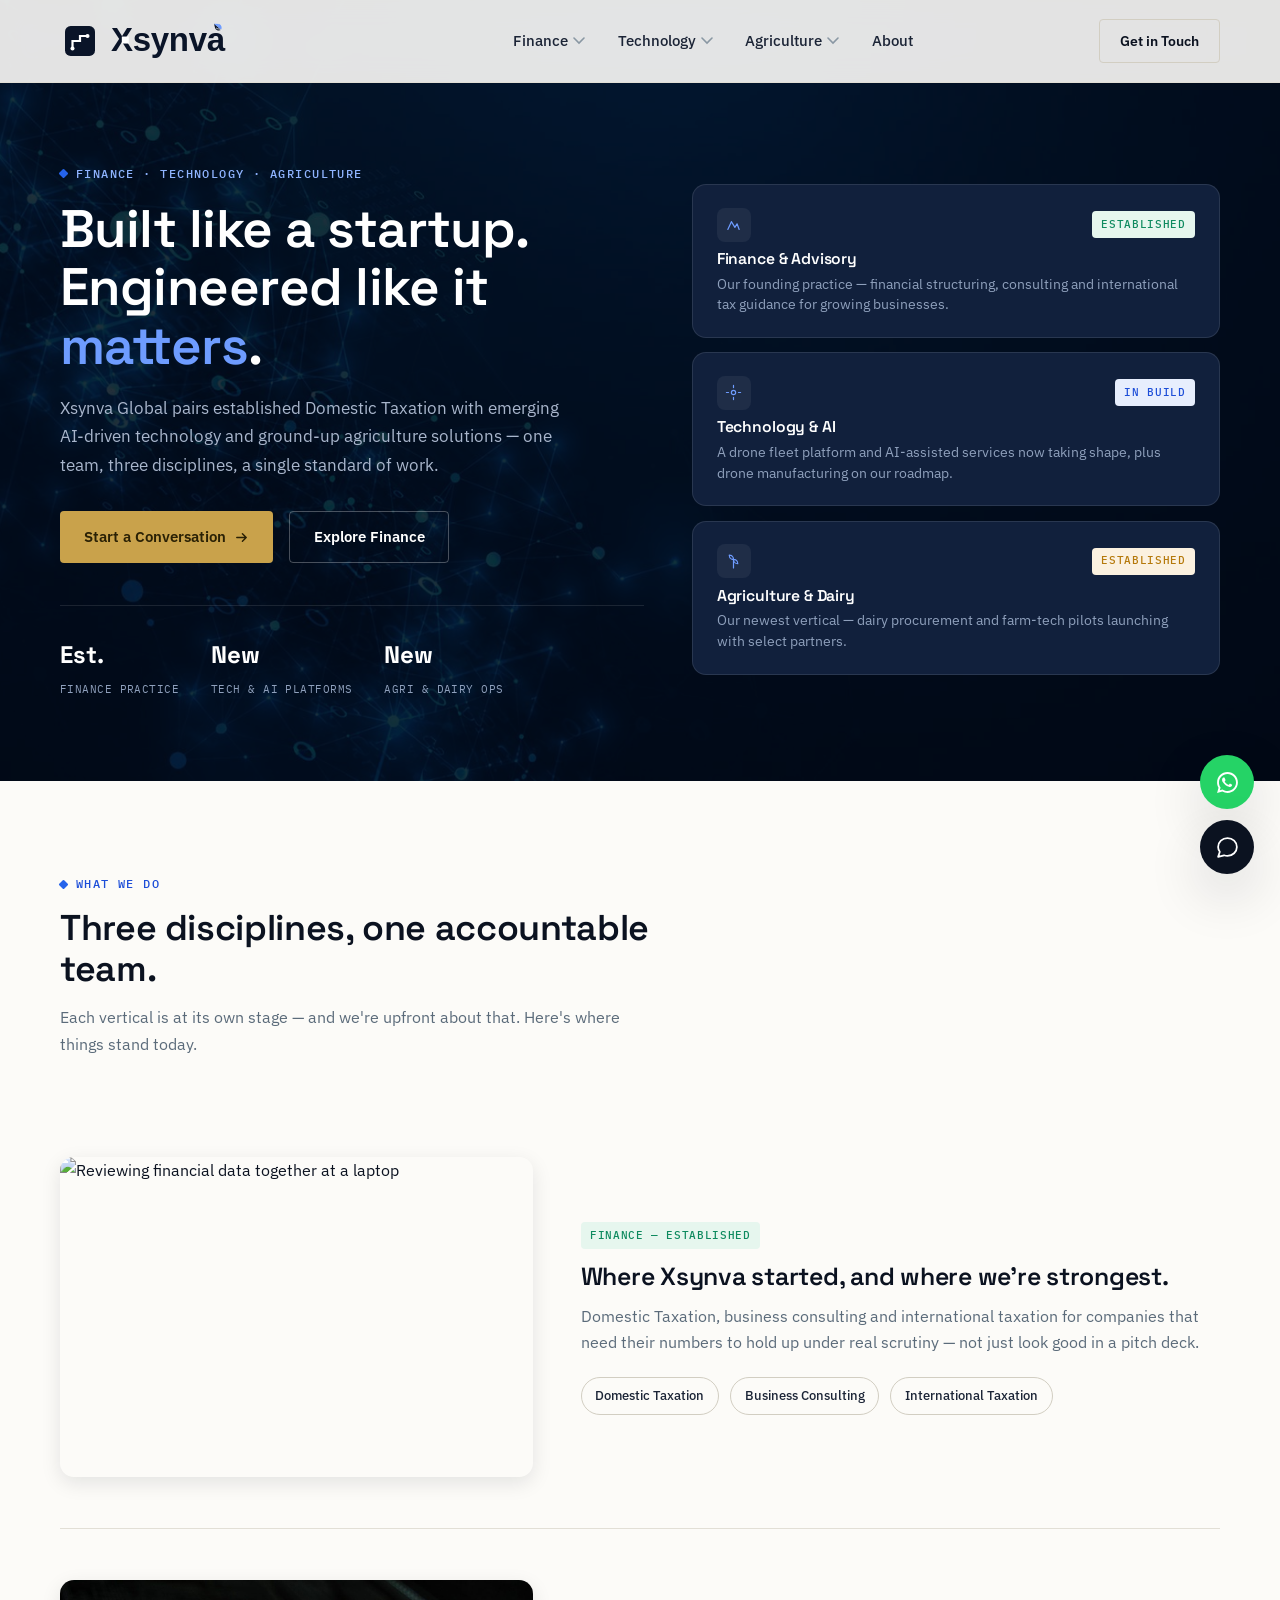
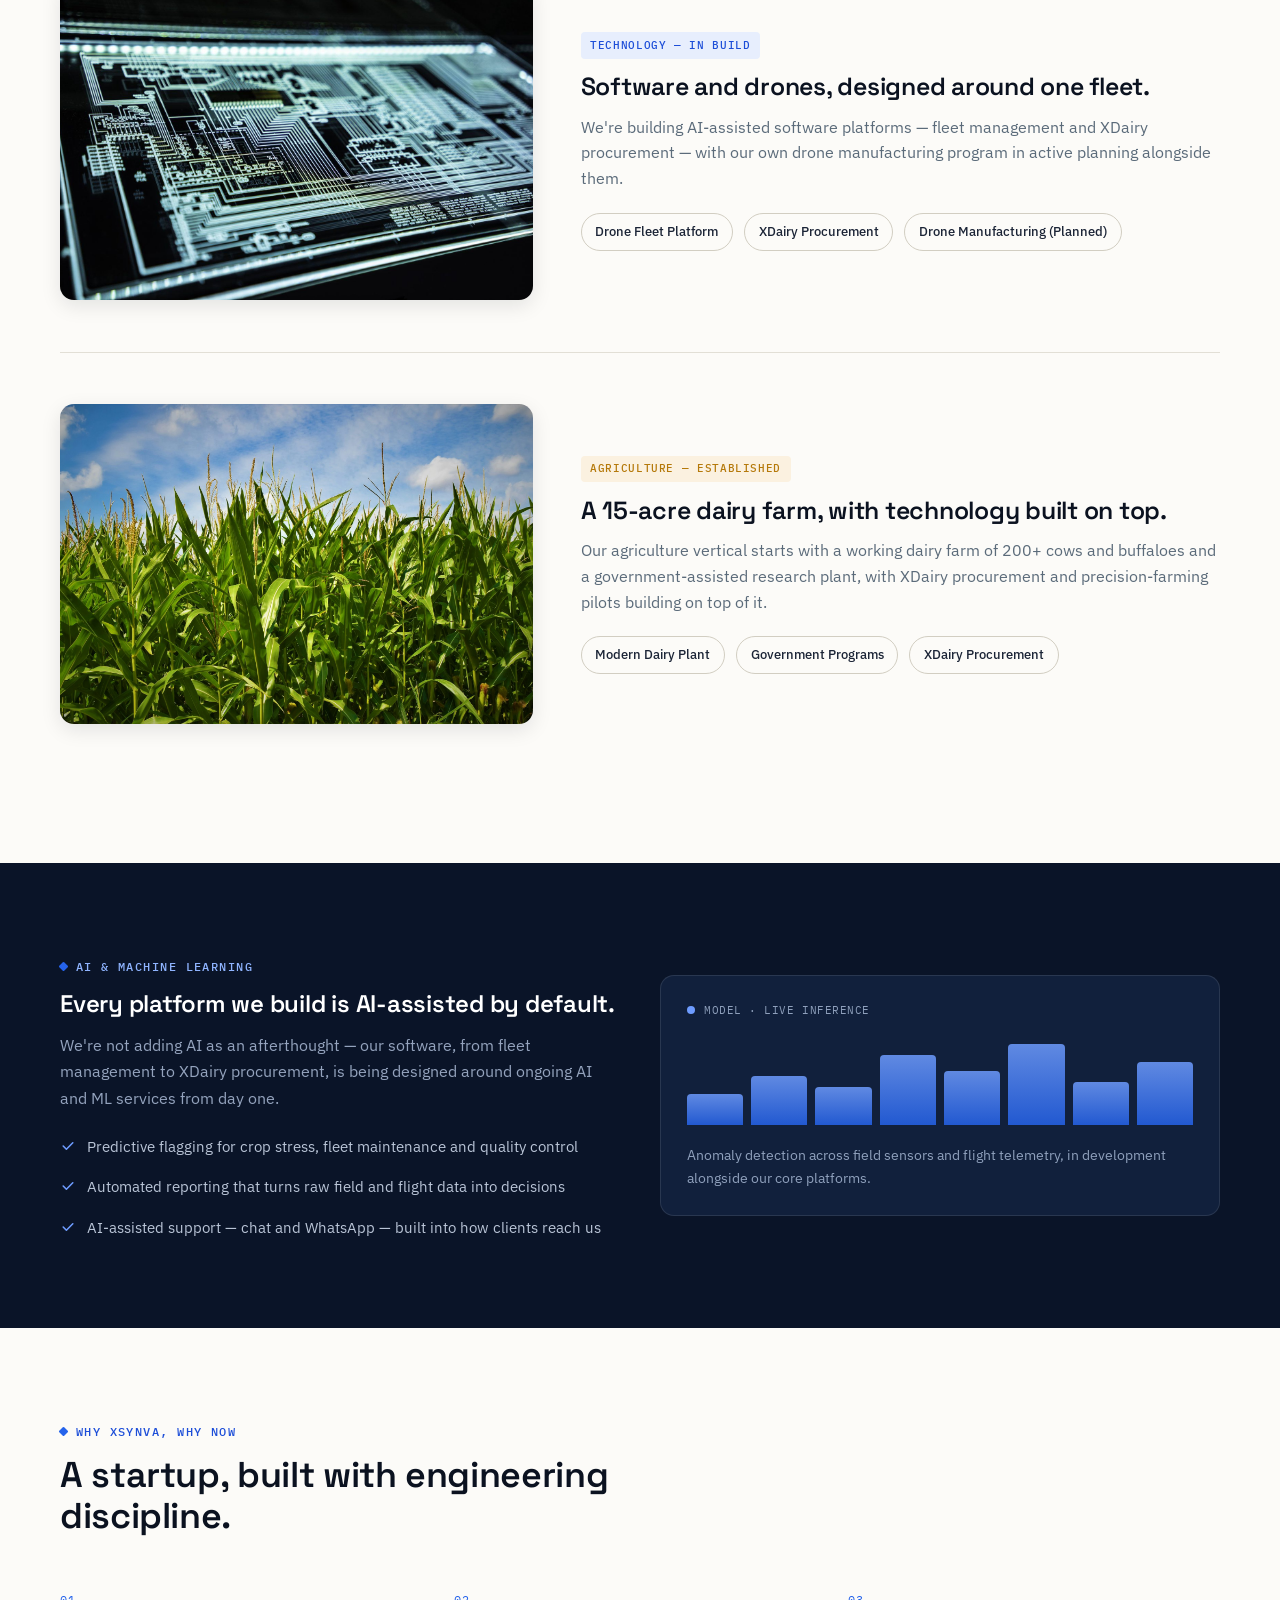
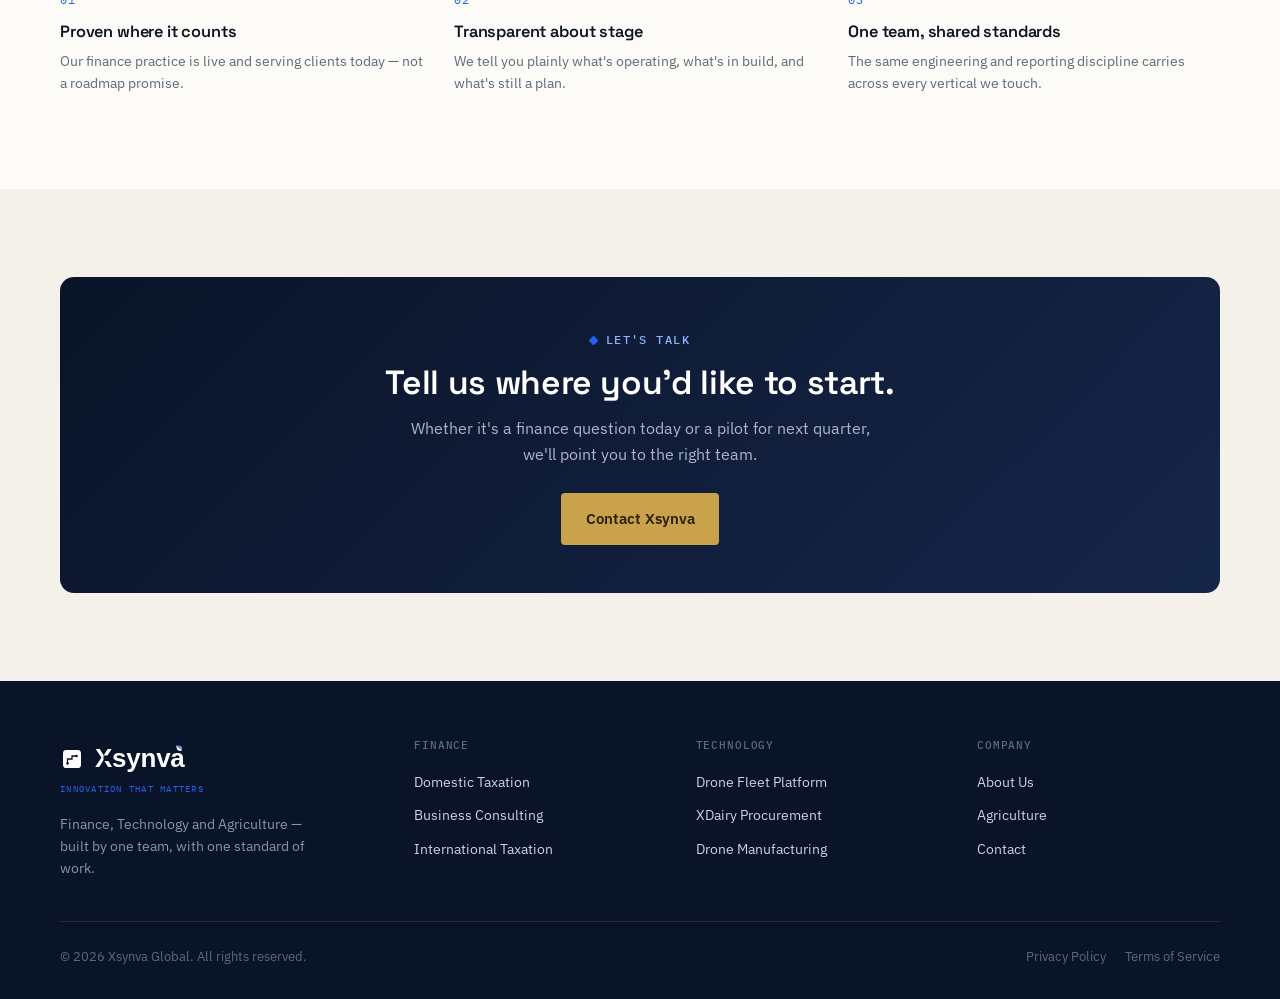
==== index.html @ 385a363f "Website Launch - Xsynva Global" ====
<!DOCTYPE html>
<html lang="en">
<head>
<meta charset="UTF-8">
<meta name="viewport" content="width=device-width, initial-scale=1.0">
<title>Xsynva — Finance, Technology &amp; Agriculture</title>
<meta name="description" content="Xsynva Global delivers Domestic Taxation, AI-driven technology platforms, and precision agriculture solutions — built by one team, for measurable outcomes.">
<link rel="canonical" href="https://xsynva.com/">
<link rel="manifest" href="site.webmanifest">
<link rel="icon" type="image/x-icon"             href="assets/images/favicons/favicon.ico">
<link rel="icon" type="image/png" sizes="16x16"  href="assets/images/favicons/favicon-16x16.png">
<link rel="icon" type="image/png" sizes="32x32"  href="assets/images/favicons/favicon-32x32.png">
<link rel="apple-touch-icon" sizes="180x180"     href="assets/images/favicons/apple-touch-icon.png">
<link rel="apple-touch-icon" sizes="152x152"     href="assets/images/favicons/apple-touch-icon-152x152.png">
<link rel="apple-touch-icon" sizes="120x120"     href="assets/images/favicons/apple-touch-icon-120x120.png">
<meta name="msapplication-TileImage"             content="assets/images/favicons/android-chrome-192x192.png">
<meta name="msapplication-TileColor"             content="#0A1428">
<meta name="theme-color"                         content="#0A1428">
<link rel="preconnect" href="https://fonts.googleapis.com">
<link rel="preconnect" href="https://fonts.gstatic.com" crossorigin>
<link href="https://fonts.googleapis.com/css2?family=Space+Grotesk:wght@400;500;600;700&family=IBM+Plex+Sans:ital,wght@0,400;0,500;0,600;0,700;1,400&family=IBM+Plex+Mono:wght@400;500&display=swap" rel="stylesheet">
<link rel="stylesheet" href="assets/css/base.css">
<link rel="stylesheet" href="assets/css/components.css">
</head>
<body class="page-home">

<header class="nav" id="siteNav">
  <div class="nav-inner">
    <a href="index.html" class="brand">      
      <span class="brand-mark">
        <svg width="40" height="40" viewBox="0 0 512 512" xmlns="http://www.w3.org/2000/svg">
        <!--
          Circuit-trace mark. Built on a strict 64px grid (512/8) so every turn
          is a clean 90-degree corner — engineered, not freehand.
          Single continuous trace, uniform stroke width, one terminal node (pad).
          Container: rounded square, suggesting a chip/PCB footprint.
          No rotational symmetry, no letterform, no radial blades.
        -->

        <!-- Container: rounded square, single flat color, acts as the chip/badge -->
        <rect x="64" y="64" width="384" height="384" rx="72" fill="#0A1428"/>
        <!-- Circuit trace: cut out in background color (here white) so it reads
              as an etched path inside the badge. Starts bottom-left, turns twice,
              ends top-right at a node. -->
        <path d="M 160 352 L 160 256 L 256 256 L 256 192 L 352 192" stroke="#FFFFFF" stroke-width="28" stroke-linecap="square" fill="none"/>
        <!-- Terminal node / pad -->
        <circle cx="352" cy="192" r="26" fill="#FFFFFF"/>
        <!-- Origin pad (small, grounded end) -->
        <circle cx="160" cy="352" r="26" fill="#FFFFFF"/>
        </svg>
      </span>

      <svg width="216" height="54" viewBox="0 0 340 80" xmlns="http://www.w3.org/2000/svg">
        <!--
          Xsynva wordmark — dark filled, navy-on-light, render-verified.
          Font: Chakra Petch Bold (must be loaded separately — see note below).
          Custom edit: a flat right-angle notch is cut into the X's crossing
          point, echoing the icon's two 90-degree circuit turns. This is the
          single deliberate link between icon and wordmark.
        -->
        <text x="0" y="56" font-family="'Chakra Petch', sans-serif" font-weight="700" font-size="52" letter-spacing="-0.5" fill="#0A1428">Xsynva</text>

        <g transform="translate(172,10) scale(0.24) rotate(-50 24 35)">
          <path d="M 0 -30 L -20 -2 L 0 -2 Z" fill="#0A1428"/>
          <path d="M 0 -30 L 20 -2 L 0 -2 Z" fill="#6E9CFF"/>
          <path d="M -20 -2 C -24 14, -14 28, 0 32 L 0 -2 Z" fill="#0A1428"/>
          <path d="M 20 -2 C 24 14, 14 28, 0 32 L 0 -2 Z" fill="#6E9CFF"/>
          <path d="M -13 4 C -6 14, -2 24, 0 32" stroke="#FFFFFF" stroke-width="4.2" fill="none" stroke-linecap="round"/>
        </g>

        <!-- Notch: cuts the X's crossing point in background color -->
        <path d="M 17 33 L 17 44 L 28 44 L 28 33 Z" fill="#FFFFFF"/>
      </svg>
    </a>

    <nav class="nav-links" aria-label="Primary">
      <div class="nav-item">
        <a href="finance.html" class="nav-link">Finance <svg viewBox="0 0 12 8" fill="none"><path d="M1 1L6 6L11 1" stroke="currentColor" stroke-width="1.6" stroke-linecap="round"/></svg></a>
        <div class="mega" style="width:380px;">
          <div class="mega-col">
            <h4>Finance</h4>
            <div class="mega-list">
              <a href="finance-advisory.html">Domestic Taxation</a>
              <a href="international-taxation.html">International Taxation</a>
            </div>
          </div>
        </div>
      </div>

      <div class="nav-item">
        <a href="technology.html" class="nav-link">Technology <svg viewBox="0 0 12 8" fill="none"><path d="M1 1L6 6L11 1" stroke="currentColor" stroke-width="1.6" stroke-linecap="round"/></svg></a>
        <div class="mega">
          <div class="mega-col">
            <h4>Drone Manufacturing</h4>
            <div class="mega-list">
              <a href="drone-manufacturing.html">Drone Programs</a>
            </div>
          </div>
          <div class="mega-col">
            <h4>Software Solutions</h4>
            <div class="mega-list">
              <a href="software-solutions.html#fleet-platform">Drone Fleet Management</a>
              <a href="software-solutions.html#xdairy">XDairy Procurement</a>
            </div>
          </div>
        </div>
      </div>

      <div class="nav-item">
        <a href="agriculture.html" class="nav-link">Agriculture <svg viewBox="0 0 12 8" fill="none"><path d="M1 1L6 6L11 1" stroke="currentColor" stroke-width="1.6" stroke-linecap="round"/></svg></a>
        <div class="mega">
          <div class="mega-col">
            <h4>Dairy Farm &amp; Research</h4>
            <div class="mega-list">
              <a href="agriculture.html#facilities">Modern Dairy Plant</a>
              <a href="agriculture.html#govt-programs">Government Programs</a>
            </div>
          </div>
          <div class="mega-col">
            <h4>Farm Technology</h4>
            <div class="mega-list">
              <a href="agri-technology.html#precision-farming">Precision Farming</a>
              <a href="agri-technology.html#xdairy">XDairy Procurement</a>
            </div>
          </div>
        </div>
      </div>

      <a href="about.html" class="nav-link">About</a>
    </nav>

    <div class="nav-cta-group">
      <a href="contact.html" class="btn btn-secondary nav-cta">Get in Touch</a>
      <button class="nav-menu-btn" aria-label="Open menu" id="mobileMenuBtn">
        <svg viewBox="0 0 18 18" fill="none"><path d="M2 4.5H16M2 9H16M2 13.5H16" stroke="currentColor" stroke-width="1.6" stroke-linecap="round"/></svg>
      </button>
    </div>
  </div>
</header>

<div class="mdrawer" id="mobileDrawer">
  <div class="mdrawer-head">
    <span class="brand-text">Xsynva<small><span class="brand-tagline">Innovation That Matters</small></span>
    <button id="mobileCloseBtn" aria-label="Close menu" class="nav-menu-btn">
      <svg viewBox="0 0 18 18" fill="none"><path d="M3 3L15 15M15 3L3 15" stroke="currentColor" stroke-width="1.6" stroke-linecap="round"/></svg>
    </button>
  </div>
  <nav class="mdrawer-links">
    <a href="finance.html">Finance</a>
    <a href="technology.html">Technology</a>
    <a href="agriculture.html">Dairy Farm &amp; Research</a>
    <a href="agri-technology.html">Farm Technology</a>
    <a href="about.html">About</a>
    <a href="contact.html">Contact</a>
  </nav>
  <a href="contact.html" class="btn btn-secondary nav-cta">Get in Touch</a>
</div>
<div class="mdrawer-backdrop" id="mdrawerBackdrop"></div>

<main>

<section class="home-hero" id="home">
  <div class="wrap home-hero-grid">
    <div>
      <span class="eyebrow on-dark">Finance · Technology · Agriculture</span>
      <h1>Built like a startup.<br>Engineered like it <em>matters</em>.</h1>
      <p class="lead">Xsynva Global pairs established Domestic Taxation with emerging AI-driven technology and ground-up agriculture solutions — one team, three disciplines, a single standard of work.</p>
      <div class="home-cta-row">
        <a href="contact.html" class="btn btn-gold">Start a Conversation <svg viewBox="0 0 16 16" fill="none"><path d="M3 8H13M13 8L9 4M13 8L9 12" stroke="currentColor" stroke-width="1.6" stroke-linecap="round" stroke-linejoin="round"/></svg></a>
        <a href="finance.html" class="btn btn-ghost-light">Explore Finance</a>
      </div>
      <div class="home-stats">
        <div class="hstat"><strong>Est.</strong><span>Finance Practice</span></div>
        <div class="hstat"><strong>New</strong><span>Tech &amp; AI Platforms</span></div>
        <div class="hstat"><strong>New</strong><span>Agri &amp; Dairy Ops</span></div>
      </div>
    </div>

    <div class="hero-card-stack" aria-hidden="true">
      <div class="hcard">
        <div class="hcard-top">
          <span class="hc-icon"><svg viewBox="0 0 24 24" fill="none"><path d="M4 19L9 8L14 16L17 11L20 19" stroke="currentColor" stroke-width="1.7" stroke-linecap="round" stroke-linejoin="round"/></svg></span>
          <span class="tag tag--live">Established</span>
        </div>
        <h4>Finance &amp; Advisory</h4>
        <p>Our founding practice — financial structuring, consulting and international tax guidance for growing businesses.</p>
      </div>
      <div class="hcard">
        <div class="hcard-top">
          <span class="hc-icon"><svg viewBox="0 0 24 24" fill="none"><circle cx="12" cy="12" r="3" stroke="currentColor" stroke-width="1.7"/><path d="M12 2V5M12 19V22M2 12H5M19 12H22" stroke="currentColor" stroke-width="1.7" stroke-linecap="round"/></svg></span>
          <span class="tag tag--core">In Build</span>
        </div>
        <h4>Technology &amp; AI</h4>
        <p>A drone fleet platform and AI-assisted services now taking shape, plus drone manufacturing on our roadmap.</p>
      </div>
      <div class="hcard">
        <div class="hcard-top">
          <span class="hc-icon"><svg viewBox="0 0 24 24" fill="none"><path d="M12 21V9M12 9C12 9 6 9 6 3C12 3 12 9 12 9ZM12 9C12 9 18 9 18 15C12 15 12 9 12 9Z" stroke="currentColor" stroke-width="1.7" stroke-linecap="round" stroke-linejoin="round"/></svg></span>
          <span class="tag tag--soon">Established</span>
        </div>
        <h4>Agriculture &amp; Dairy</h4>
        <p>Our newest vertical — dairy procurement and farm-tech pilots launching with select partners.</p>
      </div>
    </div>
  </div>
</section>

<section class="section" id="verticals">
  <div class="wrap">
    <div class="section-head">
      <span class="eyebrow">What We Do</span>
      <h2>Three disciplines, one accountable team.</h2>
      <p>Each vertical is at its own stage — and we're upfront about that. Here's where things stand today.</p>
    </div>

    <div class="vrow">
      <img src="assets/images/optimized/euro.jpg" alt="Reviewing financial data together at a laptop">
      <div class="vrow-copy">
        <span class="tag tag--live vtag">Finance — Established</span>
        <h3>Where Xsynva started, and where we're strongest.</h3>
        <p>Domestic Taxation, business consulting and international taxation for companies that need their numbers to hold up under real scrutiny — not just look good in a pitch deck.</p>
        <div class="vrow-links">
          <a href="finance-advisory.html" class="vchip">Domestic Taxation</a>
          <a href="finance-advisory.html#consulting" class="vchip">Business Consulting</a>
          <a href="international-taxation.html" class="vchip">International Taxation</a>
        </div>
      </div>
    </div>

    <div class="vrow reverse">
      <img src="assets/images/optimized/tech.jpg" alt="Close-up of a circuit board representing AI technology">
      <div class="vrow-copy">
        <span class="tag tag--core vtag">Technology — In Build</span>
        <h3>Software and drones, designed around one fleet.</h3>
        <p>We're building AI-assisted software platforms — fleet management and XDairy procurement — with our own drone manufacturing program in active planning alongside them.</p>
        <div class="vrow-links">
          <a href="software-solutions.html#fleet-platform" class="vchip">Drone Fleet Platform</a>
          <a href="software-solutions.html#xdairy" class="vchip">XDairy Procurement</a>
          <a href="drone-manufacturing.html" class="vchip">Drone Manufacturing (Planned)</a>
        </div>
      </div>
    </div>

    <div class="vrow">
      <img src="assets/images/optimized/farm-field.jpg" alt="Cows and buffaloes at Xsynva's dairy farm">
      <div class="vrow-copy">
        <span class="tag tag--soon vtag">Agriculture — Established</span>
        <h3>A 15-acre dairy farm, with technology built on top.</h3>
        <p>Our agriculture vertical starts with a working dairy farm of 200+ cows and buffaloes and a government-assisted research plant, with XDairy procurement and precision-farming pilots building on top of it.</p>
        <div class="vrow-links">
          <a href="agriculture.html#facilities" class="vchip">Modern Dairy Plant</a>
          <a href="agriculture.html#govt-programs" class="vchip">Government Programs</a>
          <a href="agri-technology.html#xdairy" class="vchip">XDairy Procurement</a>
        </div>
      </div>
    </div>
  </div>
</section>

<section class="section section--navy" id="ai">
  <div class="wrap ai-strip">
    <div>
      <span class="eyebrow on-dark">AI &amp; Machine Learning</span>
      <h2 style="margin-top:0.8rem;">Every platform we build is AI-assisted by default.</h2>
      <p style="margin-top:0.9rem;">We're not adding AI as an afterthought — our software, from fleet management to XDairy procurement, is being designed around ongoing AI and ML services from day one.</p>
      <div class="ai-list">
        <div class="ai-item"><svg viewBox="0 0 20 20" fill="none"><path d="M4 10L8 14L16 6" stroke="currentColor" stroke-width="2" stroke-linecap="round" stroke-linejoin="round"/></svg><span>Predictive flagging for crop stress, fleet maintenance and quality control</span></div>
        <div class="ai-item"><svg viewBox="0 0 20 20" fill="none"><path d="M4 10L8 14L16 6" stroke="currentColor" stroke-width="2" stroke-linecap="round" stroke-linejoin="round"/></svg><span>Automated reporting that turns raw field and flight data into decisions</span></div>
        <div class="ai-item"><svg viewBox="0 0 20 20" fill="none"><path d="M4 10L8 14L16 6" stroke="currentColor" stroke-width="2" stroke-linecap="round" stroke-linejoin="round"/></svg><span>AI-assisted support — chat and WhatsApp — built into how clients reach us</span></div>
      </div>
    </div>
    <div class="ai-visual" aria-hidden="true">
      <div class="ai-pulse-row"><span class="ai-dot"></span><span>MODEL · LIVE INFERENCE</span></div>
      <div class="ai-bars">
        <div style="height:35%"></div><div style="height:55%"></div><div style="height:42%"></div>
        <div style="height:78%"></div><div style="height:60%"></div><div style="height:90%"></div>
        <div style="height:48%"></div><div style="height:70%"></div>
      </div>
      <p style="margin-top:1.2rem; font-size:0.85rem; color:#8FA0BC;">Anomaly detection across field sensors and flight telemetry, in development alongside our core platforms.</p>
    </div>
  </div>
</section>

<section class="section">
  <div class="wrap">
    <div class="section-head">
      <span class="eyebrow">Why Xsynva, Why Now</span>
      <h2>A startup, built with engineering discipline.</h2>
    </div>
    <div class="why-now-grid">
      <div class="wn-card">
        <span class="wn-num">01</span>
        <h4>Proven where it counts</h4>
        <p>Our finance practice is live and serving clients today — not a roadmap promise.</p>
      </div>
      <div class="wn-card">
        <span class="wn-num">02</span>
        <h4>Transparent about stage</h4>
        <p>We tell you plainly what's operating, what's in build, and what's still a plan.</p>
      </div>
      <div class="wn-card">
        <span class="wn-num">03</span>
        <h4>One team, shared standards</h4>
        <p>The same engineering and reporting discipline carries across every vertical we touch.</p>
      </div>
    </div>
  </div>
</section>

<section class="section section--tint">
  <div class="wrap">
    <div class="cta-banner">
      <span class="eyebrow on-dark" style="color:#8FB4FF;">Let's Talk</span>
      <h2 style="margin-top:0.8rem;">Tell us where you'd like to start.</h2>
      <p>Whether it's a finance question today or a pilot for next quarter, we'll point you to the right team.</p>
      <div class="home-cta-row">
        <a href="contact.html" class="btn btn-gold">Contact Xsynva</a>
      </div>
    </div>
  </div>
</section>

</main>

<footer class="footer">
  <div class="wrap">
    <div class="footer-grid">
      <div class="footer-brand">
        <span>
          <a href="index.html" class="brand brand-footer">
            <span class="brand-mark">
              <svg width="24" height="24" viewBox="0 0 512 512" xmlns="http://www.w3.org/2000/svg">
                <rect x="64" y="64" width="384" height="384" rx="72" fill="#FFFFFF"/>
                <path d="M 160 352 L 160 256 L 256 256 L 256 192 L 352 192" stroke="#0A1428" stroke-width="28" stroke-linecap="square" fill="none"/>
                <circle cx="352" cy="192" r="26" fill="#0A1428"/>
                <circle cx="160" cy="352" r="26" fill="#0A1428"/>
              </svg>
            </span>

            <svg width="170" height="40" viewBox="0 0 340 80" xmlns="http://www.w3.org/2000/svg">
              <text x="0" y="56" font-family="'Chakra Petch', sans-serif" font-weight="700" font-size="52" letter-spacing="-0.5" fill="#FFFFFF">Xsynva</text>
              <g transform="translate(172,10) scale(0.24) rotate(-50 24 35)">
                <path d="M 0 -30 L -20 -2 L 0 -2 Z" fill="#FFFFFF"/>
                <path d="M 0 -30 L 20 -2 L 0 -2 Z" fill="#6E9CFF"/>
                <path d="M -20 -2 C -24 14, -14 28, 0 32 L 0 -2 Z" fill="#FFFFFF"/>
                <path d="M 20 -2 C 24 14, 14 28, 0 32 L 0 -2 Z" fill="#6E9CFF"/>
                <path d="M -13 4 C -6 14, -2 24, 0 32" stroke="#FFFFFF" stroke-width="4.2" fill="none" stroke-linecap="round"/>
              </g>
              <path d="M 17 33 L 17 44 L 28 44 L 28 33 Z" fill="#0A1428"/>
            </svg>
          </a>

          <small class="brand-tagline">Innovation That Matters</small>
        </span>
        <p>Finance, Technology and Agriculture — built by one team, with one standard of work.</p>
      </div>
      <div class="footer-col">
        <h5>Finance</h5>
        <a href="finance-advisory.html">Domestic Taxation</a>
        <a href="finance-advisory.html#consulting">Business Consulting</a>
        <a href="international-taxation.html">International Taxation</a>
      </div>
      <div class="footer-col">
        <h5>Technology</h5>
        <a href="software-solutions.html#fleet-platform">Drone Fleet Platform</a>
        <a href="software-solutions.html#xdairy">XDairy Procurement</a>
        <a href="drone-manufacturing.html">Drone Manufacturing</a>
      </div>
      <div class="footer-col">
        <h5>Company</h5>
        <a href="about.html">About Us</a>
        <a href="agriculture.html">Agriculture</a>
        <a href="contact.html">Contact</a>
      </div>
    </div>
    <div class="footer-bottom">
      <span>© 2026 Xsynva Global. All rights reserved.</span>
      <div class="fb-links">
        <a href="contact.html">Privacy Policy</a>
        <a href="contact.html">Terms of Service</a>
      </div>
    </div>
  </div>
</footer>

<div class="float-stack">
  <a href="https://wa.me/919270227724" class="float-btn whatsapp" target="_blank" rel="noopener" aria-label="Chat on WhatsApp">
    <svg viewBox="0 0 24 24" fill="currentColor"><path d="M12 2C6.48 2 2 6.48 2 12C2 13.85 2.5 15.58 3.38 17.07L2 22L7.05 20.66C8.5 21.5 10.19 22 12 22C17.52 22 22 17.52 22 12C22 6.48 17.52 2 12 2ZM12 20.2C10.4 20.2 8.9 19.75 7.62 18.95L7.3 18.76L4.65 19.46L5.37 16.9L5.16 16.56C4.28 15.22 3.8 13.65 3.8 12C3.8 7.47 7.47 3.8 12 3.8C16.53 3.8 20.2 7.47 20.2 12C20.2 16.53 16.53 20.2 12 20.2ZM16.4 13.9C16.15 13.78 14.95 13.19 14.72 13.11C14.49 13.02 14.33 12.98 14.16 13.23C14 13.48 13.53 14.04 13.38 14.21C13.24 14.37 13.1 14.39 12.86 14.27C11.32 13.55 10.3 12.86 9.27 11.13C9.19 10.99 9.32 10.85 9.45 10.7C9.57 10.56 9.7 10.4 9.82 10.25C9.94 10.1 9.98 9.99 10.06 9.82C10.14 9.65 10.1 9.51 10.02 9.36C9.94 9.21 9.5 8.04 9.31 7.59C9.13 7.16 8.95 7.22 8.81 7.21C8.68 7.21 8.51 7.21 8.34 7.21C8.18 7.21 7.91 7.27 7.68 7.52C7.45 7.77 6.8 8.38 6.8 9.55C6.8 10.71 7.7 11.85 7.82 12C7.95 12.15 9.5 14.65 11.95 15.65C14.18 16.56 14.18 16.27 14.6 16.23C15.02 16.19 15.99 15.65 16.21 15.07C16.43 14.49 16.43 14 16.36 13.9C16.31 13.81 16.4 13.9 16.4 13.9Z"/></svg>
  </a>
  <a href="#" id="chatLauncher" class="float-btn chat" aria-label="Open chat assistant">
    <svg viewBox="0 0 24 24" fill="none"><path d="M21 11.5C21 16.19 16.97 20 12 20C10.84 20 9.74 19.81 8.73 19.46L3 21L4.62 16.07C3.6 14.84 3 13.24 3 11.5C3 6.81 7.03 3 12 3C16.97 3 21 6.81 21 11.5Z" stroke="currentColor" stroke-width="1.7" stroke-linecap="round" stroke-linejoin="round"/></svg>
  </a>
</div>

<script src="assets/js/main.js"></script>
</body>
</html>
---- assets/css/base.css ----
/* ============================================================
   XSYNVA GLOBAL — BASE STYLESHEET
   Loaded on every page. Contains: design tokens, reset, typography,
   buttons/tags, navigation + mega menu + mobile drawer, footer,
   floating WhatsApp/chat launcher, and site-wide responsive rules.

   Page-specific / section-specific styles (hero variants, cards,
   mock panels, forms, etc.) live in components.css instead, so this
   file stays small and is cached identically across every page.
   ============================================================ */
*, *::before, *::after { box-sizing: border-box; margin: 0; padding: 0; }

:root {
  /* Core surfaces — premium deep-navy, not stark white */
  --ink:          #0B1220;
  --ink-soft:     #1B2436;
  --steel:        #5B6B7A;
  --steel-lt:     #8997A3;

  --paper:        #FCFBF8;   /* warm off-white, not clinical white */
  --paper-deep:   #F4F1EA;
  --cloud:        #EFEDE6;
  --line:         #E2DFD6;
  --line-deep:    #D2CEC2;

  --navy:         #0A1428;   /* premium dark surface */
  --navy-soft:    #11203C;
  --navy-line:    rgba(255,255,255,0.10);

  --signal:       #2563EB;
  --signal-deep:  #1D4ED8;
  --signal-pale:  #E7EEFD;
  --signal-pale2: #F1F5FE;

  --gold:         #C9A24B;   /* premium accent, used sparingly */
  --gold-deep:    #A9821F;
  --gold-pale:    #F8F1E0;

  --good:         #0E8A5F;
  --good-pale:    #E6F6EE;
  --amber:        #B5790A;
  --amber-pale:   #FBF1E0;

  --font-display: 'Space Grotesk', 'Helvetica Neue', Arial, sans-serif;
  --font-body:    'IBM Plex Sans', 'Helvetica Neue', Arial, sans-serif;
  --font-mono:    'IBM Plex Mono', 'SF Mono', monospace;

  --radius-sm: 4px;
  --radius:    8px;
  --radius-lg: 14px;

  --shadow-sm: 0 1px 2px rgba(11,18,32,0.07);
  --shadow:    0 6px 20px rgba(11,18,32,0.10);
  --shadow-lg: 0 20px 56px rgba(11,18,32,0.16);

  --maxw: 1240px;
}

html { scroll-behavior: smooth; }

@media (prefers-reduced-motion: reduce) {
  html { scroll-behavior: auto; }
  *, *::before, *::after { animation-duration: 0.001ms !important; animation-iteration-count: 1 !important; transition-duration: 0.001ms !important; }
}

body {
  font-family: var(--font-body);
  font-size: 16px;
  color: var(--ink);
  background: var(--paper);
  line-height: 1.65;
  -webkit-font-smoothing: antialiased;
  overflow-x: hidden;
}

img { max-width: 100%; display: block; }
a { color: inherit; }
ul { list-style: none; }
button { font-family: inherit; cursor: pointer; }

:focus-visible {
  outline: 2px solid var(--signal);
  outline-offset: 3px;
  border-radius: 3px;
}

.wrap {
  max-width: var(--maxw);
  margin: 0 auto;
  padding: 0 2.5rem;
}

.eyebrow {
  font-family: var(--font-mono);
  font-size: 12px;
  letter-spacing: 0.12em;
  text-transform: uppercase;
  color: var(--signal-deep);
  display: inline-flex;
  align-items: center;
  gap: 0.55rem;
  font-weight: 500;
}
.eyebrow::before {
  content: '';
  width: 7px; height: 7px;
  border-radius: 1px;
  background: var(--signal);
  display: inline-block;
  transform: rotate(45deg);
}
.eyebrow.on-dark { color: #8FB4FF; }

h1, h2, h3, h4 {
  font-family: var(--font-display);
  font-weight: 600;
  letter-spacing: -0.01em;
  color: var(--ink);
  line-height: 1.14;
}

.section { padding: 5.5rem 0; position: relative; }
.section--tint { background: var(--paper-deep); }
.section--navy { background: var(--navy); color: #B9C4D6; }
.section--navy h2, .section--navy h3 { color: #fff; }
.section--navy p { color: #94A3BD; }

.section-head { max-width: 600px; margin-bottom: 3rem; }
.section-head h2 { font-size: clamp(1.8rem, 2.8vw, 2.3rem); margin-top: 0.8rem; }
.section-head p { margin-top: 0.9rem; color: var(--steel); font-size: 1.02rem; }
.section--navy .section-head p { color: #94A3BD; }

.btn {
  display: inline-flex; align-items: center; gap: 0.5rem;
  font-family: var(--font-body); font-weight: 600; font-size: 14.5px;
  padding: 0.82rem 1.45rem; border-radius: var(--radius-sm);
  text-decoration: none; border: 1.5px solid transparent;
  transition: background 0.18s, color 0.18s, border-color 0.18s, transform 0.18s;
  white-space: nowrap;
}
.btn-primary { background: var(--ink); color: #fff; }
.btn-primary:hover { background: var(--signal-deep); transform: translateY(-1px); }
.btn-secondary { background: transparent; color: var(--ink); border-color: var(--line-deep); }
.btn-secondary:hover { border-color: var(--ink); background: var(--cloud); }
.btn-gold { background: var(--gold); color: #2A2105; }
.btn-gold:hover { background: var(--gold-deep); color: #fff; transform: translateY(-1px); }
.btn-ghost-light { background: transparent; color: #fff; border-color: rgba(255,255,255,0.28); }
.btn-ghost-light:hover { border-color: #fff; background: rgba(255,255,255,0.08); }
.btn svg { width: 15px; height: 15px; transition: transform 0.18s; }
.btn:hover svg { transform: translateX(2px); }

.tag {
  font-family: var(--font-mono); font-size: 10.5px; letter-spacing: 0.06em;
  text-transform: uppercase; padding: 0.3rem 0.6rem; border-radius: 4px;
  font-weight: 500; display: inline-block;
}
.tag--soon { background: var(--amber-pale); color: var(--amber); }
.tag--core { background: var(--signal-pale); color: var(--signal-deep); }
.tag--live { background: var(--good-pale); color: var(--good); }
.tag--ai { background: var(--gold-pale); color: var(--gold-deep); }

.coord {
  font-family: var(--font-mono); font-size: 11px; color: var(--steel-lt); letter-spacing: 0.02em;
}

/* ============================================================
   NAVIGATION
   ============================================================ */
.nav {
  position: fixed; top: 0; left: 0; right: 0; z-index: 1000;
  background: rgba(252,251,248,0.90);
  backdrop-filter: blur(14px) saturate(160%);
  border-bottom: 1px solid var(--line);
}
.nav-inner {
  max-width: var(--maxw); margin: 0 auto; padding: 0 2.5rem;
  height: 74px; display: flex; align-items: center; justify-content: space-between;
}
.brand { display: flex; align-items: center; gap: 0.7rem; text-decoration: none; }
.brand-mark { height: 44px; display: flex; align-items: center; justify-content: center; overflow: visible; }

.brand-text { font-family: var(--font-display); font-weight: 600; font-size: 18.5px; color: var(--ink); letter-spacing: -0.01em; }
.brand-text small { display: block; font-family: var(--font-mono); font-weight: 400; font-size: 9px; letter-spacing: 0.16em; color: var(--steel); text-transform: uppercase; margin-top: 1px; }

.nav-links { display: flex; align-items: center; gap: 0.15rem; height: 100%; }
.nav-item { position: relative; height: 100%; display: flex; align-items: center; }
.nav-link {
  display: flex; align-items: center; gap: 5px; padding: 0.6rem 0.95rem;
  font-size: 14.5px; font-weight: 500; color: var(--ink-soft); text-decoration: none;
  border-radius: var(--radius-sm); transition: color 0.15s, background 0.15s;
}
.nav-link svg { width: 12px; height: 12px; color: var(--steel-lt); transition: transform 0.2s; }
.nav-item:hover .nav-link, .nav-link.active { color: var(--signal-deep); background: var(--signal-pale2); }
.nav-item:hover .nav-link svg { transform: rotate(180deg); color: var(--signal-deep); }

.nav-cta-group { display: flex; align-items: center; gap: 0.85rem; }
.nav-cta { padding: 0.62rem 1.25rem !important; font-size: 13.5px !important; }
.nav-menu-btn { display: none; }

.mega {
  position: absolute; top: 100%; left: 50%; transform: translateX(-50%) translateY(8px);
  width: 600px; max-width: calc(100vw - 2rem);
  background: var(--paper); border: 1px solid var(--line); border-radius: var(--radius-lg);
  box-shadow: var(--shadow-lg); padding: 1.5rem;
  display: grid; grid-template-columns: 1fr 1fr; gap: 1.5rem;
  opacity: 0; visibility: hidden; pointer-events: none;
  transition: opacity 0.18s, transform 0.18s, visibility 0.18s; z-index: 50;
}
.nav-item:hover .mega { opacity: 1; visibility: visible; pointer-events: auto; transform: translateX(-50%) translateY(0); }
.mega-col h4 {
  font-family: var(--font-mono); font-size: 10.5px; letter-spacing: 0.1em; text-transform: uppercase;
  color: var(--steel); font-weight: 500; margin-bottom: 0.8rem;
}
.mega-list { display: flex; flex-direction: column; gap: 0.1rem; }
.mega-list a {
  display: flex; align-items: center; justify-content: space-between; gap: 0.6rem;
  padding: 0.55rem 0.6rem; border-radius: 6px; font-size: 14px; font-weight: 500;
  color: var(--ink-soft); text-decoration: none; transition: background 0.15s, color 0.15s;
}
.mega-list a:hover { background: var(--cloud); color: var(--signal-deep); }

.nav-menu-btn {
  width: 38px; height: 38px; border: 1px solid var(--line-deep); border-radius: var(--radius-sm);
  background: var(--paper); align-items: center; justify-content: center;
}
.nav-menu-btn svg { width: 17px; height: 17px; }

@media (max-width: 980px) {
  .nav-links { display: none; }
  .nav-menu-btn { display: flex; }
  .nav-cta-group .btn-secondary { display: none; }
}

.mdrawer {
  position: fixed; top: 0; right: -100%; width: min(330px, 86vw); height: 100%;
  background: var(--paper); z-index: 1200; padding: 1.6rem;
  box-shadow: var(--shadow-lg); transition: right 0.28s ease; display: flex; flex-direction: column;
}
.mdrawer.open { right: 0; }
.mdrawer-head { display: flex; align-items: center; justify-content: space-between; margin-bottom: 1.8rem; }
.mdrawer-links { display: flex; flex-direction: column; gap: 0.2rem; }
.mdrawer-links a { text-decoration: none; color: var(--ink); font-weight: 500; font-size: 15.5px; padding: 0.8rem 0.4rem; border-bottom: 1px solid var(--line); }
.mdrawer-backdrop { position: fixed; inset: 0; background: rgba(11,18,32,0.4); z-index: 1100; opacity: 0; visibility: hidden; transition: opacity 0.28s; }
.mdrawer-backdrop.open { opacity: 1; visibility: visible; }

/* ============================================================
   PAGE HERO (sub-pages)
   ============================================================ */
/* .page-hero {
  padding: 150px 0 4rem;
  background: var(--navy);
  color: #fff;
  position: relative;
  overflow: hidden;
}
.page-hero::before {
  content: '';
  position: absolute; inset: 0;
  background-image: radial-gradient(circle at 1px 1px, rgba(255,255,255,0.07) 1px, transparent 0);
  background-size: 26px 26px;
  opacity: 0.5;
} */
 .page-hero {
  padding: 150px 0 4rem;
  background: var(--navy) url('../images/optimized/binary.jpg') center/cover no-repeat;
  color: #fff;
  position: relative;
  overflow: hidden;
}
.page-hero::before {
  content: '';
  position: absolute; inset: 0;
  background: rgba(2, 9, 22, 0.84);
}
.page-hero-inner { position: relative; max-width: 720px; }
.page-hero h1 { color: #fff; font-size: clamp(2.1rem, 4vw, 3rem); margin-top: 0.9rem; }
.page-hero p.lead { margin-top: 1.1rem; font-size: 1.08rem; color: #A9B6CC; max-width: 560px; }
.page-hero-meta { display: flex; gap: 2rem; margin-top: 2.2rem; flex-wrap: wrap; }
.phm { display: flex; align-items: center; gap: 0.5rem; font-size: 0.86rem; color: #8FA0BC; }
.phm svg { width: 15px; height: 15px; color: var(--signal); }

/* Breadcrumb */
.crumb { display: flex; align-items: center; gap: 0.4rem; font-size: 0.82rem; color: #7E8FAA; margin-bottom: 1rem; }
.crumb a { text-decoration: none; color: #7E8FAA; }
.crumb a:hover { color: #fff; }

/* ============================================================
   GENERIC CARD / GRID HELPERS
   ============================================================ */
.feature-grid { display: grid; grid-template-columns: repeat(3, 1fr); gap: 1.4rem; }
.feature-card {
  background: var(--paper); border: 1px solid var(--line); border-radius: var(--radius);
  padding: 1.6rem 1.5rem;
}
.feature-card .ficon {
  width: 38px; height: 38px; border-radius: 8px; background: var(--signal-pale);
  display: flex; align-items: center; justify-content: center; margin-bottom: 1rem;
}
.feature-card .ficon svg { width: 18px; height: 18px; color: var(--signal-deep); }
.feature-card h4 { font-size: 1.02rem; margin-bottom: 0.45rem; }
.feature-card p { font-size: 0.9rem; color: var(--steel); line-height: 1.55; }

@media (max-width: 900px) { .feature-grid { grid-template-columns: 1fr 1fr; } }
@media (max-width: 560px) { .feature-grid { grid-template-columns: 1fr; } }

/* Image-with-copy split */
.split {
  display: grid; grid-template-columns: 1fr 1fr; gap: 3.2rem; align-items: center;
}
.split img { width: 100%; height: 360px; object-fit: cover; border-radius: var(--radius-lg); box-shadow: var(--shadow); }
.split.reverse .split-copy { order: 2; }
@media (max-width: 900px) {
  .split { grid-template-columns: 1fr; gap: 2rem; }
  .split img { height: 260px; order: -1; }
  .split.reverse .split-copy { order: 0; }
}

/* ============================================================
   FOOTER
   ============================================================ */
.footer { background: var(--navy); color: #8997A3; padding: 3.5rem 0 2rem; }
.footer-grid {
  display: grid; grid-template-columns: 1.3fr 1fr 1fr 1fr; gap: 2.4rem;
  padding-bottom: 2.6rem; border-bottom: 1px solid var(--navy-line);
}
.footer-brand .brand-text { color: #fff; }
.footer-brand p { margin-top: 1rem; font-size: 0.86rem; line-height: 1.6; max-width: 270px; color: #8997A3; }
.footer-social { display: flex; gap: 0.6rem; margin-top: 1.2rem; }
.footer-social a {
  width: 34px; height: 34px; border-radius: 50%; border: 1px solid var(--navy-line);
  display: flex; align-items: center; justify-content: center; text-decoration: none;
}
.footer-social a svg { width: 15px; height: 15px; color: #B9C4D6; }
.footer-social a:hover { border-color: var(--signal); background: rgba(37,99,235,0.12); }
.footer-col h5 {
  font-family: var(--font-mono); font-size: 10.5px; letter-spacing: 0.08em; text-transform: uppercase;
  color: #5B6B7A; font-weight: 500; margin-bottom: 1rem;
}
.footer-col a { display: block; font-size: 0.88rem; color: #C9D3E0; text-decoration: none; margin-bottom: 0.65rem; }
.footer-col a:hover { color: #fff; }
.footer-bottom {
  display: flex; justify-content: space-between; align-items: center;
  padding-top: 1.5rem; font-size: 0.8rem; color: #5B6B7A; flex-wrap: wrap; gap: 0.8rem;
}
.footer-bottom .fb-links { display: flex; gap: 1.2rem; }
.footer-bottom .fb-links a { color: #5B6B7A; text-decoration: none; }
.footer-bottom .fb-links a:hover { color: #fff; }

@media (max-width: 900px) { .footer-grid { grid-template-columns: 1fr 1fr; gap: 2rem; } }
@media (max-width: 560px) { .footer-grid { grid-template-columns: 1fr; } }

/* ============================================================
   FLOATING CHAT / WHATSAPP LAUNCHER
   ============================================================ */
.float-stack {
  position: fixed; right: 1.6rem; bottom: 1.6rem; z-index: 900;
  display: flex; flex-direction: column; align-items: flex-end; gap: 0.7rem;
}
.float-btn {
  width: 54px; height: 54px; border-radius: 50%;
  display: flex; align-items: center; justify-content: center;
  box-shadow: var(--shadow-lg); text-decoration: none;
  transition: transform 0.18s;
}
.float-btn:hover { transform: translateY(-2px) scale(1.04); }
.float-btn svg { width: 25px; height: 25px; }
.float-btn.whatsapp { background: #25D366; color: #fff; }
.float-btn.chat { background: var(--ink); color: #fff; }
.float-tooltip {
  font-size: 12.5px; font-weight: 500; background: var(--ink); color: #fff;
  padding: 0.4rem 0.7rem; border-radius: 6px; position: absolute; right: 64px;
  white-space: nowrap; opacity: 0; pointer-events: none; transition: opacity 0.15s;
  top: 50%; transform: translateY(-50%);
}
.float-btn:hover + .float-tooltip, .float-tooltip:hover { opacity: 1; }

/* ============================================================
   MOBILE IMPROVEMENTS — ensure desktop fidelity on small screens
   ============================================================ */

/* Brand tagline (shared, supplements inline style in tech page) */
.brand-tagline {
  font-family: var(--font-mono);
  font-size: 9px;
  letter-spacing: 0.14em;
  text-transform: uppercase;
  color: var(--signal);
  display: block;
  margin-top: 1px;
}

/* Slightly taller nav to accommodate tagline */
.nav-inner { height: 82px; }

/* Adjust page-hero top padding for taller nav */
.page-hero { padding: 158px 0 4rem; }

/* Tighter horizontal padding on small screens */
@media (max-width: 640px) {
  .wrap { padding: 0 1.25rem; }
  .nav-inner { padding: 0 1.25rem; }
  .section { padding: 3.5rem 0; }
  .page-hero { padding: 130px 0 3rem; }
  h1 { font-size: clamp(1.8rem, 7vw, 3rem); }
  .page-hero h1 { font-size: clamp(1.7rem, 6.5vw, 3rem); }
  .btn { font-size: 14px; padding: 0.75rem 1.2rem; }
}

/* Tables scroll on mobile */
.stage-wrap { -webkit-overflow-scrolling: touch; }

/* Prevent horizontal overflow site-wide */
body { overflow-x: hidden; }
.footer-grid { word-break: break-word; }

/* Split sections stack cleanly on tablet */
@media (max-width: 900px) {
  .split { grid-template-columns: 1fr; gap: 2rem; }
  .split img { height: 240px; order: -1; }
  .split.reverse .split-copy { order: 0; }
}

/* Contact options: 2-col on mobile */
@media (max-width: 560px) {
  .contact-options { grid-template-columns: 1fr 1fr; }
  .contact-options .copt:last-child { grid-column: 1 / -1; }
  .form-row { grid-template-columns: 1fr; }
}
@media (max-width: 380px) {
  .contact-options { grid-template-columns: 1fr; }
}

/* Float buttons: smaller on very small screens */
@media (max-width: 400px) {
  .float-stack { right: 1rem; bottom: 1rem; }
  .float-btn { width: 46px; height: 46px; }
}
---- assets/css/components.css ----
/* ============================================================
   XSYNVA GLOBAL — PAGE COMPONENT STYLES
   Loaded on every page, after base.css. Contains section/component
   styles that used to live in a duplicated inline <style> block on
   every page (hero variants, cards, mock panels, tables, forms...).

   Organized below by the page each block was originally written
   for. A handful of components are shared verbatim by two pages
   (e.g. .nav-card, .ai-strip, .mock-row) — those rules are kept
   once, under the first page that used them, and simply apply on
   both pages. Two rules that differ only by an added property are
   scoped with a body.page-* selector (see TECHNOLOGY and
   AGRICULTURE sections) so each page keeps its exact original look.
   ============================================================ */

/* ============================================================
   INDEX.HTML — page-specific styles
   ============================================================ */
.home-hero {
  padding: 158px 0 5rem; position: relative; 
  background: var(--navy) url("../images/optimized/binary.jpg") center/cover no-repeat; 
  color: #fff; overflow: hidden;
}
.home-hero::before {
  content: ""; position: absolute; inset: 0;
  background: rgba(2, 9, 22, 0.84);
}
.home-hero-grid { position: relative; display: grid; grid-template-columns: 1.05fr 0.95fr; gap: 3rem; align-items: center; }
.home-hero h1 { color: #fff; font-size: clamp(2.3rem, 4.2vw, 3.3rem); line-height: 1.1; margin-top: 1rem; }
.home-hero h1 em { font-style: normal; color: #6E9CFF; }
.home-hero p.lead { margin-top: 1.2rem; font-size: 1.08rem; color: #A9B6CC; max-width: 500px; }
.home-cta-row { display: flex; gap: 1rem; margin-top: 2rem; flex-wrap: wrap; }
.home-stats { display: flex; gap: 2rem; margin-top: 2.6rem; padding-top: 1.8rem; border-top: 1px solid var(--navy-line); }
.hstat strong { font-family: var(--font-display); font-size: 1.5rem; display: block; color: #fff; }
.hstat span { font-family: var(--font-mono); font-size: 11px; letter-spacing: 0.04em; color: #8FA0BC; text-transform: uppercase; }
.hero-card-stack { position: relative; }
.hcard {
  background: var(--navy-soft); border: 1px solid var(--navy-line); border-radius: var(--radius-lg);
  padding: 1.4rem 1.5rem; margin-bottom: 0.9rem;
}
.hcard:last-child { margin-bottom: 0; }
.hcard-top { display: flex; align-items: center; justify-content: space-between; margin-bottom: 0.6rem; }
.hcard-top .hc-icon { width: 34px; height: 34px; border-radius: 8px; background: rgba(255,255,255,0.06); display: flex; align-items: center; justify-content: center; }
.hcard-top .hc-icon svg { width: 17px; height: 17px; color: #6E9CFF; }
.hcard h4 { color: #fff; font-size: 0.98rem; margin-bottom: 0.3rem; }
.hcard p { color: #8FA0BC; font-size: 0.85rem; line-height: 1.5; }
@media (max-width: 980px) {
  .home-hero { padding: 124px 0 3rem; }
  .home-hero-grid { grid-template-columns: 1fr; }
  .home-stats { flex-wrap: wrap; gap: 1.4rem 1.8rem; }
}
.vrow { display: grid; grid-template-columns: 0.85fr 1.15fr; gap: 3rem; align-items: center; padding: 3.2rem 0; border-bottom: 1px solid var(--line); }
.vrow:last-child { border-bottom: none; }
.vrow.reverse .vrow-copy { order: 2; }
.vrow img { width: 100%; height: 320px; object-fit: cover; border-radius: var(--radius-lg); box-shadow: var(--shadow); }
.vrow-copy .vtag { margin-bottom: 0.9rem; }
.vrow-copy h3 { font-size: 1.55rem; margin-bottom: 0.8rem; }
.vrow-copy p { color: var(--steel); font-size: 0.98rem; margin-bottom: 1.3rem; }
.vrow-links { display: flex; gap: 0.7rem; flex-wrap: wrap; }
.vchip {
  font-size: 0.82rem; font-weight: 500; padding: 0.45rem 0.85rem; border-radius: 100px;
  border: 1px solid var(--line-deep); color: var(--ink-soft);
  text-decoration: none; display: inline-block; transition: border-color 0.15s, color 0.15s, background 0.15s;
}
a.vchip:hover { border-color: var(--signal); color: var(--signal-deep); background: var(--signal-pale2); }
@media (max-width: 900px) {
  .vrow { grid-template-columns: 1fr; gap: 1.6rem; }
  .vrow img { height: 230px; order: -1; }
  .vrow.reverse .vrow-copy { order: 0; }
}
.ai-strip {
  display: grid; grid-template-columns: 1fr 1fr; gap: 2.5rem; align-items: center;
}
.ai-list { display: flex; flex-direction: column; gap: 1rem; margin-top: 1.5rem; }
.ai-item { display: flex; gap: 0.7rem; align-items: flex-start; }
.ai-item svg { width: 16px; height: 16px; color: #6E9CFF; margin-top: 3px; flex-shrink: 0; }
.ai-item span { font-size: 0.92rem; color: #B9C4D6; }
.ai-visual {
  background: var(--navy-soft); border: 1px solid var(--navy-line); border-radius: var(--radius-lg);
  padding: 1.6rem; position: relative; overflow: hidden;
}
.ai-pulse-row { display: flex; align-items: center; gap: 0.6rem; margin-bottom: 1rem; }
.ai-dot { width: 8px; height: 8px; border-radius: 50%; background: #6E9CFF; }
.ai-pulse-row span { font-family: var(--font-mono); font-size: 10.5px; color: #8FA0BC; letter-spacing: 0.05em; text-transform: uppercase; }
.ai-bars { display: flex; align-items: flex-end; gap: 8px; height: 90px; }
.ai-bars div { flex: 1; background: linear-gradient(180deg, #6E9CFF, #2563EB); border-radius: 4px 4px 0 0; opacity: 0.85; }
.why-now-grid { display: grid; grid-template-columns: repeat(3, 1fr); gap: 1.4rem; }
.wn-card { padding: 0.4rem 0; }
.wn-card .wn-num { font-family: var(--font-mono); font-size: 11.5px; color: var(--signal); letter-spacing: 0.05em; margin-bottom: 0.8rem; display: block; }
.wn-card h4 { font-size: 1.02rem; margin-bottom: 0.5rem; }
.wn-card p { font-size: 0.9rem; color: var(--steel); line-height: 1.55; }
@media (max-width: 900px) { .why-now-grid { grid-template-columns: 1fr 1fr; } }
@media (max-width: 560px) { .why-now-grid { grid-template-columns: 1fr; } }
.cta-banner {
  background: linear-gradient(135deg, var(--navy) 0%, #16264A 100%);
  border-radius: var(--radius-lg); padding: 3rem 3rem; text-align: center; color: #fff;
}
.cta-banner h2 { color: #fff; font-size: clamp(1.6rem, 3vw, 2.1rem); }
.cta-banner p { color: #A9B6CC; margin-top: 0.8rem; max-width: 480px; margin-left: auto; margin-right: auto; }
.cta-banner .home-cta-row { justify-content: center; margin-top: 1.6rem; }
@media (max-width: 600px) { .cta-banner { padding: 2.2rem 1.5rem; } }

/* ============================================================
   ABOUT.HTML — page-specific styles
   ============================================================ */
.about-grid { display: grid; grid-template-columns: 0.95fr 1.05fr; gap: 3.5rem; align-items: start; }
.about-pillars { display: grid; grid-template-columns: 1fr 1fr; gap: 1.3rem; margin-top: 2rem; }
.pillar { padding: 1.3rem 1.2rem; border: 1px solid var(--line); border-radius: var(--radius); background: var(--paper); }
.pillar .pnum { font-family: var(--font-mono); font-size: 10.5px; color: var(--steel-lt); letter-spacing: 0.05em; }
.pillar h4 { font-size: 0.98rem; margin: 0.45rem 0 0.35rem; }
.pillar p { font-size: 0.87rem; color: var(--steel); line-height: 1.5; }
.about-copy p { color: var(--steel); margin-bottom: 1.1rem; font-size: 0.98rem; }
.about-copy p:first-of-type { font-size: 1.06rem; color: var(--ink-soft); }
@media (max-width: 900px) { .about-grid { grid-template-columns: 1fr; gap: 2.2rem; } }
@media (max-width: 540px) { .about-pillars { grid-template-columns: 1fr; } }
.stage-table { width: 100%; border-collapse: collapse; margin-top: 1rem; }
.stage-table th, .stage-table td { text-align: left; padding: 0.9rem 1rem; border-bottom: 1px solid var(--line); font-size: 0.92rem; }
.stage-table th { font-family: var(--font-mono); font-size: 10.5px; text-transform: uppercase; letter-spacing: 0.06em; color: var(--steel); font-weight: 500; }
.stage-table td:first-child { font-weight: 600; }
.stage-table .tag { font-size: 10px; }
.stage-wrap { overflow-x: auto; }
.team-note { background: var(--paper-deep); border: 1px solid var(--line); border-radius: var(--radius-lg); padding: 2.2rem; text-align: center; }
.team-note p { color: var(--steel); max-width: 540px; margin: 0.8rem auto 0; }

/* ============================================================
   CONTACT.HTML — page-specific styles
   ============================================================ */
.contact-options { display: grid; grid-template-columns: repeat(4, 1fr); gap: 1.2rem; margin-top: 2.5rem; }
.copt {
  background: var(--navy-soft); border: 1px solid var(--navy-line); border-radius: var(--radius-lg);
  padding: 1.6rem 1.4rem; position: relative; overflow: hidden;
}
.copt .co-icon {
  width: 42px; height: 42px; border-radius: 10px; background: rgba(255,255,255,0.06);
  display: flex; align-items: center; justify-content: center; margin-bottom: 1rem;
}
.copt .co-icon svg { width: 20px; height: 20px; color: #6E9CFF; }
.copt h4 { color: #fff; font-size: 0.95rem; margin-bottom: 0.4rem; }
.copt a.co-value, .copt span.co-value { display: block; font-size: 0.92rem; color: #B9C4D6; text-decoration: none; word-break: break-word; }
.copt a.co-value:hover { color: #fff; }
@media (max-width: 980px) { .contact-options { grid-template-columns: 1fr 1fr; } }
@media (max-width: 560px) { .contact-options { grid-template-columns: 1fr; } }
.contact-grid { display: grid; grid-template-columns: 0.85fr 1.15fr; gap: 4rem; }
.office-grid { display: grid; grid-template-columns: 300px 1fr; gap: 2.5rem; align-items: center; }
@media (max-width: 900px) { .office-grid { grid-template-columns: 1fr; gap: 2rem; } }
.quick-actions { display: flex; flex-direction: column; gap: 1rem; margin-top: 2rem; }
.qa-card {
  display: flex; align-items: center; gap: 1rem; padding: 1.1rem 1.2rem;
  border: 1px solid var(--line); border-radius: var(--radius); text-decoration: none;
  transition: border-color 0.15s, background 0.15s;
}
.qa-card:hover { border-color: var(--signal); background: var(--signal-pale2); }
.qa-card .qa-icon { width: 42px; height: 42px; border-radius: 10px; display: flex; align-items: center; justify-content: center; flex-shrink: 0; }
.qa-card.whatsapp .qa-icon { background: #E7F9EE; }
.qa-card.whatsapp .qa-icon svg { color: #1AA34A; width: 21px; height: 21px; }
.qa-card.call .qa-icon { background: var(--signal-pale); }
.qa-card.call .qa-icon svg { color: var(--signal-deep); width: 20px; height: 20px; }
.qa-card.chat .qa-icon { background: var(--gold-pale); }
.qa-card.chat .qa-icon svg { color: var(--gold-deep); width: 20px; height: 20px; }
.qa-card strong { display: block; font-size: 0.96rem; color: var(--ink); }
.qa-card span { font-size: 0.84rem; color: var(--steel); }
.qa-card .qa-arrow { margin-left: auto; width: 14px; height: 14px; color: var(--steel-lt); }
.contact-form { background: var(--paper-deep); border: 1px solid var(--line); border-radius: var(--radius-lg); padding: 2.2rem; }
.form-row { display: grid; grid-template-columns: 1fr 1fr; gap: 1rem; margin-bottom: 1rem; }
.form-field { display: flex; flex-direction: column; gap: 0.4rem; }
.form-field.full { grid-column: 1 / -1; }
.form-field label { font-size: 0.85rem; font-weight: 500; color: var(--ink-soft); }
.form-field input, .form-field select, .form-field textarea {
  font-family: var(--font-body); font-size: 0.94rem; padding: 0.7rem 0.85rem;
  border: 1px solid var(--line-deep); border-radius: var(--radius-sm); background: var(--paper);
  color: var(--ink); resize: vertical;
}
.form-field input:focus, .form-field select:focus, .form-field textarea:focus {
  outline: none; border-color: var(--signal); box-shadow: 0 0 0 3px var(--signal-pale);
}
.contact-form .btn-primary { width: 100%; justify-content: center; margin-top: 0.4rem; }
.country-field { position: relative; }
.country-combobox { position: relative; }
.country-dropdown {
  position: absolute; top: calc(100% + 4px); left: 0; right: 0; z-index: 20;
  background: var(--paper); border: 1px solid var(--line-deep); border-radius: var(--radius-sm);
  box-shadow: var(--shadow); max-height: 220px; overflow-y: auto; padding: 0.3rem;
}
.country-option {
  display: flex; align-items: center; gap: 0.55rem; padding: 0.5rem 0.6rem;
  border-radius: var(--radius-sm); cursor: pointer; font-size: 0.9rem; color: var(--ink);
}
.country-option .co-flag { font-size: 1.05rem; line-height: 1; }
.country-option .co-dial { margin-left: auto; font-family: var(--font-mono); font-size: 0.78rem; color: var(--steel); }
.country-option:hover, .country-option.is-active { background: var(--paper-deep); }
.country-dropdown .country-empty { padding: 0.6rem; font-size: 0.85rem; color: var(--steel-lt); }
@media (max-width: 900px) { .contact-grid { grid-template-columns: 1fr; gap: 2.5rem; } }
@media (max-width: 560px) { .form-row { grid-template-columns: 1fr; } }
@media (max-width: 760px) {
  .office-grid { grid-template-columns: 1fr !important; }
}

/* ============================================================
   FINANCE.HTML — page-specific styles
   ============================================================ */
.process-row { display: flex; gap: 1.2rem; overflow-x: auto; padding-bottom: 0.5rem; }
.process-step { flex: 1; min-width: 200px; background: var(--paper); border: 1px solid var(--line); border-radius: var(--radius); padding: 1.4rem 1.3rem; }
.process-step .ps-num { font-family: var(--font-mono); font-size: 11px; color: var(--signal); margin-bottom: 0.7rem; display: block; }
.process-step h4 { font-size: 0.98rem; margin-bottom: 0.4rem; }
.process-step p { font-size: 0.85rem; color: var(--steel); line-height: 1.5; }
.nav-card-grid { display: grid; grid-template-columns: 1fr 1fr; gap: 1.6rem; }
.nav-card {
  display: block; text-decoration: none; padding: 2rem 2rem 1.8rem; border-radius: var(--radius-lg);
  border: 1px solid var(--line); background: var(--paper); transition: border-color 0.18s, transform 0.18s, box-shadow 0.18s;
}
.nav-card:hover { border-color: var(--signal); transform: translateY(-2px); box-shadow: var(--shadow); }
.nav-card .nc-icon { width: 46px; height: 46px; border-radius: 10px; background: var(--signal-pale); display: flex; align-items: center; justify-content: center; margin-bottom: 1.2rem; }
.nav-card .nc-icon svg { width: 22px; height: 22px; color: var(--signal-deep); }
.nav-card.tax .nc-icon { background: var(--gold-pale); }
.nav-card.tax .nc-icon svg { color: var(--gold-deep); }
.nav-card h3 { font-size: 1.3rem; margin-bottom: 0.6rem; display: flex; align-items: center; gap: 0.6rem; }
.nav-card p { font-size: 0.95rem; color: var(--steel); line-height: 1.6; margin-bottom: 1.2rem; }
.nav-card .nc-arrow { display: inline-flex; align-items: center; gap: 0.4rem; font-size: 0.88rem; font-weight: 600; color: var(--ink); }
.nav-card .nc-arrow svg { width: 14px; height: 14px; transition: transform 0.18s; }
.nav-card:hover .nc-arrow svg { transform: translateX(3px); }
@media (max-width: 760px) { .nav-card-grid { grid-template-columns: 1fr; } }
/* .brand-tagline is defined once, globally, in base.css */

/* ============================================================
   FINANCE-ADVISORY.HTML — page-specific styles
   ============================================================ */
.fin-grid { display: grid; grid-template-columns: repeat(2, 1fr); gap: 1.5rem; }
.fin-card { background: var(--paper); border: 1px solid var(--line); border-radius: var(--radius); padding: 1.8rem 1.7rem; }
.fin-card .fc-icon { width: 44px; height: 44px; border-radius: 9px; background: var(--signal-pale); display: flex; align-items: center; justify-content: center; margin-bottom: 1.1rem; }
.fin-card .fc-icon svg { width: 21px; height: 21px; color: var(--signal-deep); }
.fin-card h3 { font-size: 1.18rem; margin-bottom: 0.6rem; }
.fin-card p { font-size: 0.94rem; color: var(--steel); line-height: 1.6; margin-bottom: 1rem; }
.fin-card .fc-points { display: flex; flex-direction: column; gap: 0.5rem; }
.fin-card .fc-points li { display: flex; gap: 0.5rem; align-items: flex-start; font-size: 0.86rem; color: var(--ink-soft); }
.fin-card .fc-points svg { width: 14px; height: 14px; color: var(--good); margin-top: 3px; flex-shrink: 0; }
@media (max-width: 760px) { .fin-grid { grid-template-columns: 1fr; } }

/* ============================================================
   INTERNATIONAL-TAXATION.HTML — page-specific styles
   ============================================================ */
.cover-grid { display: grid; grid-template-columns: repeat(2, 1fr); gap: 1.5rem; }
.cover-card { background: var(--paper); border: 1px solid var(--line); border-radius: var(--radius); padding: 1.8rem 1.7rem; }
.cover-card .fc-icon { width: 44px; height: 44px; border-radius: 9px; background: var(--gold-pale); display: flex; align-items: center; justify-content: center; margin-bottom: 1.1rem; }
.cover-card .fc-icon svg { width: 21px; height: 21px; color: var(--gold-deep); }
.cover-card h3 { font-size: 1.1rem; margin-bottom: 0.6rem; }
.cover-card p { font-size: 0.92rem; color: var(--steel); line-height: 1.6; }
@media (max-width: 760px) { .cover-grid { grid-template-columns: 1fr; } }
.who-list { display: flex; flex-direction: column; gap: 1.1rem; margin-top: 1.6rem; }
.who-item { display: flex; gap: 0.9rem; align-items: flex-start; }
.who-item .wi-icon { width: 38px; height: 38px; border-radius: 9px; background: var(--signal-pale); display: flex; align-items: center; justify-content: center; flex-shrink: 0; }
.who-item .wi-icon svg { width: 18px; height: 18px; color: var(--signal-deep); }
.who-item strong { display: block; font-size: 0.96rem; color: var(--ink); margin-bottom: 0.2rem; }
.who-item span { font-size: 0.88rem; color: var(--steel); line-height: 1.5; }

/* ============================================================
   TECHNOLOGY.HTML — page-specific styles
   ============================================================ */
.nav-card.mfg .nc-icon { background: var(--amber-pale); }
.nav-card.mfg .nc-icon svg { color: var(--amber); }
body.page-technology .nav-card h3 { flex-wrap: wrap; }
.nav-card .nc-sub { display: flex; gap: 0.5rem; flex-wrap: wrap; margin-bottom: 1.2rem; }
.nav-card .nc-sub span { font-size: 0.78rem; padding: 0.3rem 0.65rem; border-radius: 100px; border: 1px solid var(--line-deep); color: var(--ink-soft); }
@media (max-width: 900px) { .ai-strip { grid-template-columns: 1fr; } }

/* ============================================================
   SOFTWARE-SOLUTIONS.HTML — page-specific styles
   ============================================================ */
.intro-split { max-width: 740px; }
.intro-split p { color: var(--steel); font-size: 1.04rem; line-height: 1.7; }
.platform-block { display: grid; grid-template-columns: 1fr 1fr; gap: 3rem; align-items: center; padding: 3.2rem 0; }
.platform-copy .ptag { margin-bottom: 1rem; }
.platform-copy h3 { font-size: 1.5rem; margin-bottom: 0.85rem; }
.platform-copy p.pdesc { color: var(--steel); font-size: 0.98rem; margin-bottom: 1.3rem; }
.platform-feats { display: flex; flex-direction: column; gap: 0.65rem; }
.platform-feats li { display: flex; align-items: flex-start; gap: 0.6rem; font-size: 0.92rem; color: var(--ink-soft); }
.platform-feats svg { width: 16px; height: 16px; color: var(--good); margin-top: 3px; flex-shrink: 0; }
.mock-panel { background: var(--paper-deep); border: 1px solid var(--line); border-radius: var(--radius-lg); padding: 1.1rem; box-shadow: var(--shadow); }
.mock-topbar { display: flex; align-items: center; justify-content: space-between; margin-bottom: 0.9rem; }
.mock-dots { display: flex; gap: 5px; }
.mock-dots span { width: 8px; height: 8px; border-radius: 50%; background: var(--line-deep); }
.mock-title { font-family: var(--font-mono); font-size: 10px; color: var(--steel); letter-spacing: 0.05em; }
.mock-body { background: var(--paper); border-radius: var(--radius); padding: 1.1rem; display: grid; gap: 0.7rem; }
.mock-stats-row { display: grid; grid-template-columns: 1fr 1fr 1fr; gap: 0.7rem; }
.mock-stat { background: var(--paper-deep); border-radius: 6px; padding: 0.7rem 0.8rem; }
.mock-stat span { display: block; font-family: var(--font-mono); font-size: 9.5px; color: var(--steel); text-transform: uppercase; letter-spacing: 0.04em; }
.mock-stat strong { display: block; font-family: var(--font-display); font-size: 1.1rem; margin-top: 0.2rem; color: var(--ink); }
.mock-stat strong.up { color: var(--good); }
.mock-rows { display: flex; flex-direction: column; gap: 0.45rem; }
.mock-row { display: flex; align-items: center; gap: 0.7rem; padding: 0.55rem 0.7rem; background: var(--paper-deep); border-radius: 6px; font-size: 12px; }
.mock-row .dotline { width: 6px; height: 6px; border-radius: 50%; flex-shrink: 0; }
.mock-row .dotline.amber { background: var(--amber); }
.mock-row .dotline.blue { background: var(--signal); }
.mock-row .dotline.gray { background: var(--steel-lt); }
.mock-row .lbl { flex: 1; color: var(--ink-soft); font-weight: 500; }
.mock-row .val { font-family: var(--font-mono); color: var(--steel); font-size: 11px; }
.mock-bars { display: flex; align-items: flex-end; gap: 6px; height: 70px; padding: 0 0.2rem; }
.mock-bars div { background: var(--signal); border-radius: 3px 3px 0 0; flex: 1; opacity: 0.85; }
@media (max-width: 900px) { .platform-block { grid-template-columns: 1fr; gap: 1.8rem; } }
.ai-inline-grid { display: grid; grid-template-columns: repeat(3, 1fr); gap: 1rem; margin-top: 2.4rem; }
.ai-inline-card { background: var(--paper-deep); border: 1px solid var(--line); border-radius: var(--radius); padding: 1.3rem 1.25rem; }
.ai-inline-card .ac-icon { width: 36px; height: 36px; border-radius: 8px; background: var(--gold-pale); display: flex; align-items: center; justify-content: center; margin-bottom: 0.85rem; }
.ai-inline-card .ac-icon svg { width: 17px; height: 17px; color: var(--gold-deep); }
.ai-inline-card h4 { font-size: 0.96rem; margin-bottom: 0.4rem; }
.ai-inline-card p { font-size: 0.85rem; color: var(--steel); line-height: 1.5; }
@media (max-width: 760px) { .ai-inline-grid { grid-template-columns: 1fr; } }
.dairy-mock .mock-bars div:nth-child(1){height:40%}
.dairy-mock .mock-bars div:nth-child(2){height:62%}
.dairy-mock .mock-bars div:nth-child(3){height:48%}
.dairy-mock .mock-bars div:nth-child(4){height:80%}
.dairy-mock .mock-bars div:nth-child(5){height:55%}
.dairy-mock .mock-bars div:nth-child(6){height:70%}
.dairy-mock .mock-bars div:nth-child(7){height:90%}
.connect-strip {
  background: var(--navy); border-radius: var(--radius-lg); padding: 2.6rem;
  display: grid; grid-template-columns: 1fr 1fr 1fr; gap: 1.8rem; color: #fff; margin-top: 1rem;
}
.connect-item { display: flex; flex-direction: column; gap: 0.7rem; }
.connect-item .ci-icon { width: 38px; height: 38px; border-radius: 9px; background: rgba(255,255,255,0.07); display: flex; align-items: center; justify-content: center; }
.connect-item .ci-icon svg { width: 18px; height: 18px; color: #7FB0FF; }
.connect-item h4 { color: #fff; font-size: 1rem; }
.connect-item p { color: #9AAAC0; font-size: 0.88rem; line-height: 1.55; }
@media (max-width: 900px) { .connect-strip { grid-template-columns: 1fr; } }

/* ============================================================
   DRONE-MANUFACTURING.HTML — page-specific styles
   ============================================================ */
.drone-showcase { display: grid; grid-template-columns: 1fr 1fr 1fr; gap: 1rem; margin-bottom: 3.5rem; }
.drone-showcase-img { border-radius: var(--radius-lg); overflow: hidden; position: relative; height: 280px; }
.drone-showcase-img img { width: 100%; height: 100%; object-fit: cover; display: block; transition: transform 0.4s; }
.drone-showcase-img:hover img { transform: scale(1.03); }
.drone-showcase-img .ds-label {
  position: absolute; bottom: 0.75rem; left: 0.75rem;
  font-family: var(--font-mono); font-size: 10px; letter-spacing: 0.07em;
  text-transform: uppercase; color: #fff;
  background: rgba(10,20,40,0.65); backdrop-filter: blur(6px);
  padding: 0.3rem 0.65rem; border-radius: 4px;
}
.drone-showcase-img .ds-caption {
  position: absolute; top: 0; left: 0; right: 0; padding: 0.85rem;
  background: linear-gradient(180deg, rgba(10,20,40,0.55), transparent);
}
.drone-showcase-img .ds-caption span {
  font-family: var(--font-mono); font-size: 9.5px; letter-spacing: 0.06em; color: #DCE6F5;
}
@media (max-width: 900px) { .drone-showcase { grid-template-columns: 1fr 1fr; } .drone-showcase-img { height: 200px; } }
@media (max-width: 560px) { .drone-showcase { grid-template-columns: 1fr; } .drone-showcase-img { height: 220px; } }
.eng-hero { padding: 1rem 0 0.5rem; }
.eng-hero-split {
  display: grid; grid-template-columns: 1fr 1fr; gap: 3.2rem; align-items: center;
}
.eng-hero-split img { width: 100%; height: 380px; object-fit: cover; border-radius: var(--radius-lg); box-shadow: var(--shadow); }
.eng-hero-copy .eh-eyebrow { margin-bottom: 1rem; }
.eng-hero-copy h2 { font-size: clamp(1.7rem, 2.6vw, 2.15rem); margin-bottom: 1rem; }
.eng-hero-copy p { color: var(--steel); font-size: 1rem; line-height: 1.65; margin-bottom: 1rem; }
.eng-points { display: flex; flex-direction: column; gap: 0.9rem; margin-top: 1.4rem; }
.eng-point { display: flex; gap: 0.8rem; align-items: flex-start; }
.eng-point .ep-icon {
  width: 34px; height: 34px; border-radius: 8px; background: var(--signal-pale);
  display: flex; align-items: center; justify-content: center; flex-shrink: 0;
}
.eng-point .ep-icon svg { width: 16px; height: 16px; color: var(--signal-deep); }
.eng-point strong { display: block; font-size: 0.94rem; color: var(--ink); margin-bottom: 0.15rem; }
.eng-point span { font-size: 0.86rem; color: var(--steel); }
@media (max-width: 900px) { .eng-hero-split { grid-template-columns: 1fr; gap: 1.8rem; } .eng-hero-split img { height: 260px; order: -1; } }
.programs-row { margin-bottom: 1rem; }
.programs-row h3 { font-size: 1.2rem; display: flex; align-items: center; gap: 0.7rem; margin-bottom: 1.5rem; }
.program-grid { display: grid; grid-template-columns: repeat(3, 1fr); gap: 1.4rem; margin-bottom: 3.5rem; }
.program-grid.dev { grid-template-columns: repeat(2, 1fr); }
.program-grid.planned { grid-template-columns: repeat(4, 1fr); }
.program-card { border: 1px solid var(--line); border-radius: var(--radius); padding: 1.5rem 1.4rem; background: var(--paper); position: relative; }
.program-card .pc-top { display: flex; align-items: flex-start; justify-content: space-between; margin-bottom: 1rem; }
.program-card .pc-icon { width: 40px; height: 40px; border-radius: 9px; background: var(--cloud); display: flex; align-items: center; justify-content: center; }
.program-card .pc-icon svg { width: 20px; height: 20px; color: var(--ink); }
.program-card h4 { font-size: 1.04rem; margin-bottom: 0.55rem; }
.program-card p { font-size: 0.88rem; color: var(--steel); line-height: 1.55; margin-bottom: 0.85rem; }
.program-card .pc-apps { font-family: var(--font-mono); font-size: 10.5px; color: var(--steel-lt); letter-spacing: 0.02em; padding-top: 0.75rem; border-top: 1px solid var(--line); }
.vision-strip {
  background: var(--navy); border-radius: var(--radius-lg); padding: 2.5rem;
  display: grid; grid-template-columns: 1fr 1.4fr; gap: 2.5rem; align-items: center; color: #fff; margin-top: 1rem;
}
.vision-strip h3 { color: #fff; font-size: 1.4rem; margin-bottom: 0.6rem; }
.vision-strip p { color: #9AAAC0; font-size: 0.96rem; }
@media (max-width: 980px) {
  .program-grid, .program-grid.dev, .program-grid.planned { grid-template-columns: 1fr 1fr; }
  .vision-strip { grid-template-columns: 1fr; }
}
@media (max-width: 600px) {
  .program-grid, .program-grid.dev, .program-grid.planned { grid-template-columns: 1fr; }
  .vision-strip { padding: 2rem 1.5rem; }
}

/* ============================================================
   AGRICULTURE.HTML — page-specific styles
   ============================================================ */
body.page-agriculture .platform-block { border-bottom: 1px solid var(--line); }
body.page-agriculture .platform-block:last-of-type { border-bottom: none; padding-bottom: 0; }
.pilot-grid { display: grid; grid-template-columns: repeat(3, 1fr); gap: 1.4rem; }
.pilot-card { background: var(--paper); border: 1px solid var(--line); border-radius: var(--radius); padding: 1.5rem 1.4rem; }
.pilot-card .pi-icon { width: 38px; height: 38px; border-radius: 8px; background: var(--signal-pale); display: flex; align-items: center; justify-content: center; margin-bottom: 1rem; }
.pilot-card .pi-icon svg { width: 18px; height: 18px; color: var(--signal-deep); }
.pilot-card h4 { font-size: 1.0rem; margin-bottom: 0.5rem; }
.pilot-card p { font-size: 0.88rem; color: var(--steel); line-height: 1.55; }
@media (max-width: 900px) { .pilot-grid { grid-template-columns: 1fr 1fr; } }
@media (max-width: 560px) { .pilot-grid { grid-template-columns: 1fr; } }
/* ============================================================
   AGRICULTURE.HTML — additions for Dairy Farm & Research Plant
   Append this block to the end of assets/css/components.css
   ============================================================ */
.stat-strip {
  display: flex; flex-wrap: wrap; gap: 2.5rem;
  padding: 2rem 0; margin-top: 2.5rem;
  border-top: 1px solid var(--line); border-bottom: 1px solid var(--line);
}
.sstat strong {
  font-family: var(--font-display); font-size: 2rem; font-weight: 600;
  color: var(--ink); display: block; line-height: 1.1;
}
.sstat span {
  font-family: var(--font-mono); font-size: 11px; letter-spacing: 0.05em;
  text-transform: uppercase; color: var(--steel); display: block; margin-top: 0.3rem;
}
@media (max-width: 700px) { .stat-strip { gap: 1.6rem 2rem; } }
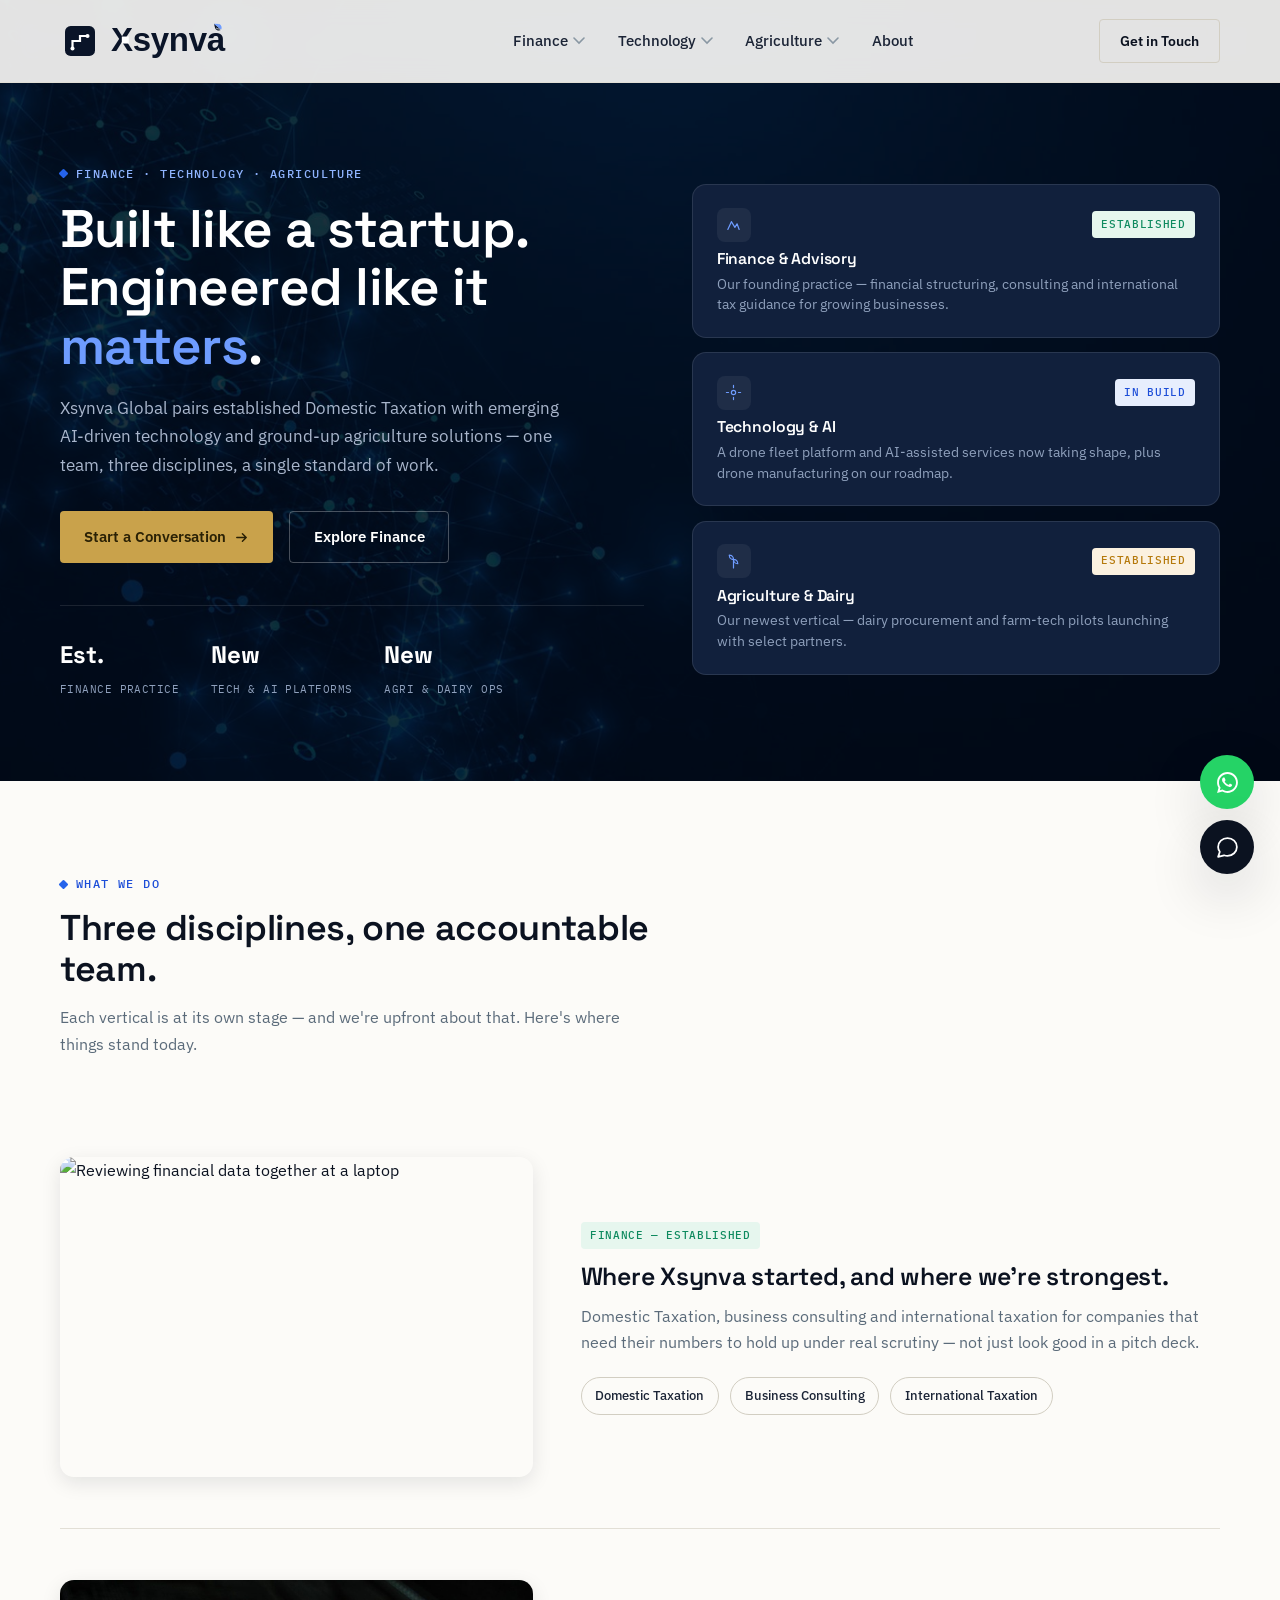
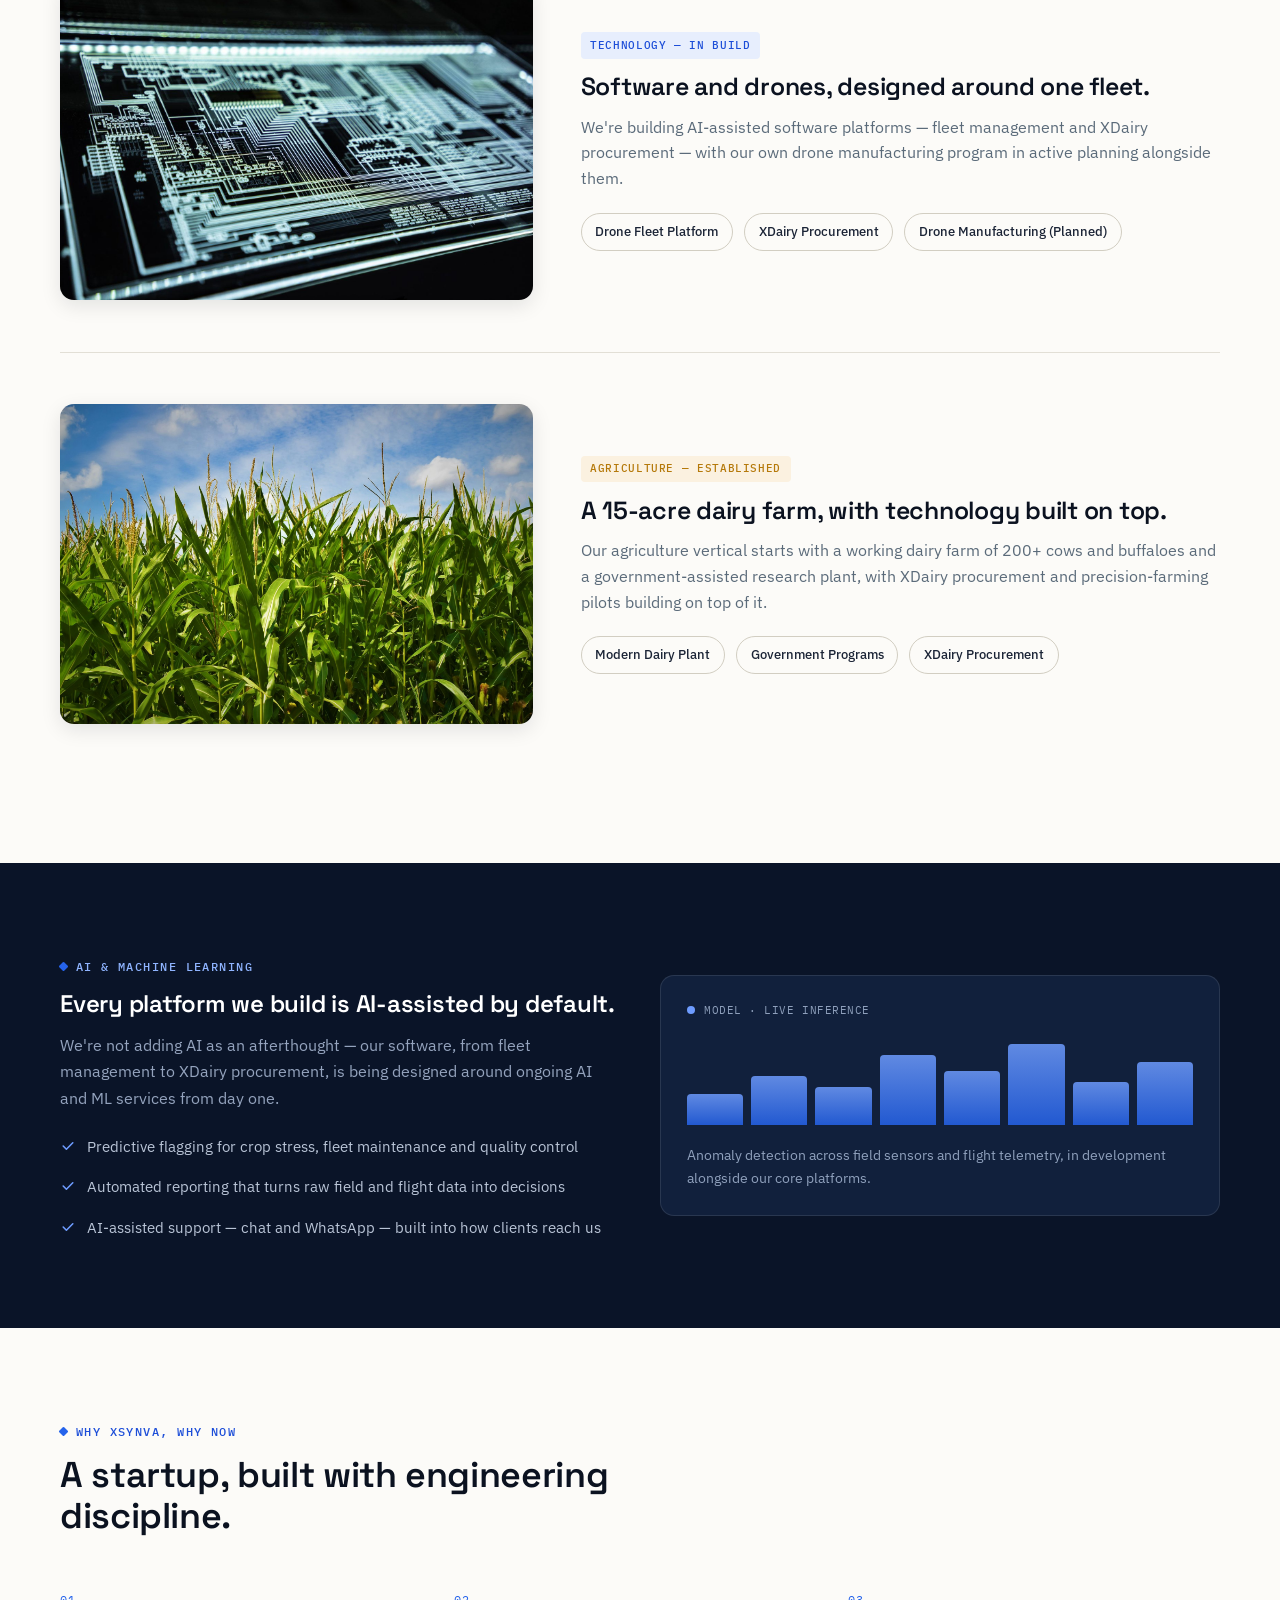
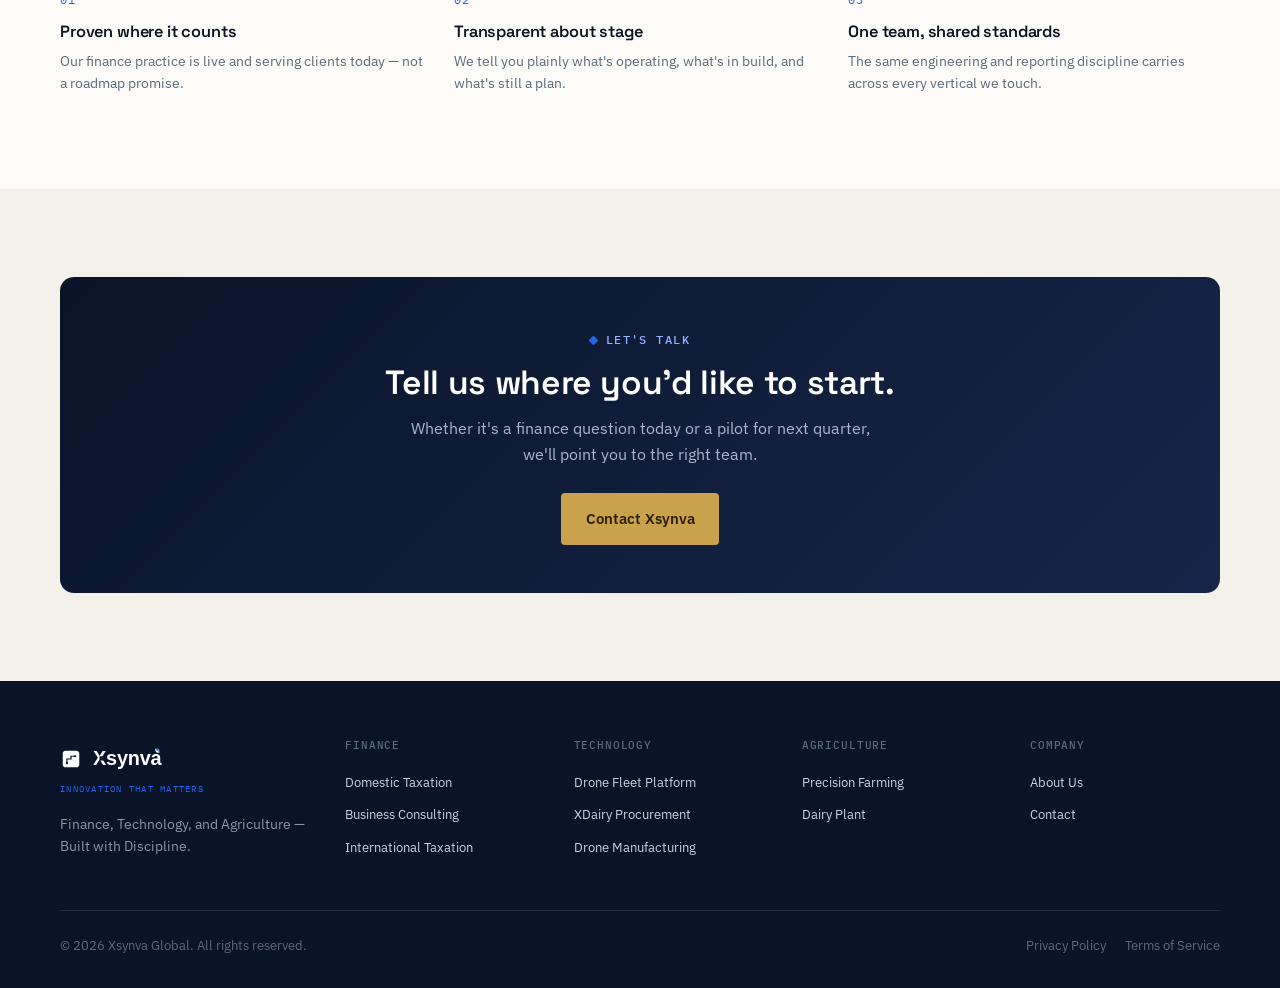
==== commit 290bd845: "XSynva Website Release v0.0.1, GitHub Mirroring" ====
--- a/index.html
+++ b/index.html
@@ -120,7 +120,6 @@
             <h4>Farm Technology</h4>
             <div class="mega-list">
               <a href="agri-technology.html#precision-farming">Precision Farming</a>
-              <a href="agri-technology.html#xdairy">XDairy Procurement</a>
             </div>
           </div>
         </div>
@@ -329,7 +328,7 @@
         <span>
           <a href="index.html" class="brand brand-footer">
             <span class="brand-mark">
-              <svg width="24" height="24" viewBox="0 0 512 512" xmlns="http://www.w3.org/2000/svg">
+              <svg width="22" height="22" viewBox="0 0 512 512" xmlns="http://www.w3.org/2000/svg">
                 <rect x="64" y="64" width="384" height="384" rx="72" fill="#FFFFFF"/>
                 <path d="M 160 352 L 160 256 L 256 256 L 256 192 L 352 192" stroke="#0A1428" stroke-width="28" stroke-linecap="square" fill="none"/>
                 <circle cx="352" cy="192" r="26" fill="#0A1428"/>
@@ -337,7 +336,7 @@
               </svg>
             </span>
 
-            <svg width="170" height="40" viewBox="0 0 340 80" xmlns="http://www.w3.org/2000/svg">
+            <svg width="130" height="40" viewBox="0 0 340 80" xmlns="http://www.w3.org/2000/svg">
               <text x="0" y="56" font-family="'Chakra Petch', sans-serif" font-weight="700" font-size="52" letter-spacing="-0.5" fill="#FFFFFF">Xsynva</text>
               <g transform="translate(172,10) scale(0.24) rotate(-50 24 35)">
                 <path d="M 0 -30 L -20 -2 L 0 -2 Z" fill="#FFFFFF"/>
@@ -352,7 +351,7 @@
 
           <small class="brand-tagline">Innovation That Matters</small>
         </span>
-        <p>Finance, Technology and Agriculture — built by one team, with one standard of work.</p>
+        <p>Finance, Technology, and Agriculture — Built with Discipline.</p>
       </div>
       <div class="footer-col">
         <h5>Finance</h5>
@@ -367,17 +366,21 @@
         <a href="drone-manufacturing.html">Drone Manufacturing</a>
       </div>
       <div class="footer-col">
+        <h5>Agriculture</h5>
+        <a href="agri-technology.html#precision-farming">Precision Farming</a>
+        <a href="agriculture.html#facilities">Dairy Plant</a>
+      </div>      
+      <div class="footer-col">
         <h5>Company</h5>
         <a href="about.html">About Us</a>
-        <a href="agriculture.html">Agriculture</a>
         <a href="contact.html">Contact</a>
       </div>
     </div>
     <div class="footer-bottom">
-      <span>© 2026 Xsynva Global. All rights reserved.</span>
+      <span>&copy; <span id="current_year"></span> Xsynva Global. All rights reserved.</span>
       <div class="fb-links">
-        <a href="contact.html">Privacy Policy</a>
-        <a href="contact.html">Terms of Service</a>
+        <a href="privacy-policy.html">Privacy Policy</a>
+        <a href="terms-of-service.html">Terms of Service</a>
       </div>
     </div>
   </div>
--- a/assets/css/base.css
+++ b/assets/css/base.css
@@ -246,20 +246,7 @@
 /* ============================================================
    PAGE HERO (sub-pages)
    ============================================================ */
-/* .page-hero {
-  padding: 150px 0 4rem;
-  background: var(--navy);
-  color: #fff;
-  position: relative;
-  overflow: hidden;
-}
-.page-hero::before {
-  content: '';
-  position: absolute; inset: 0;
-  background-image: radial-gradient(circle at 1px 1px, rgba(255,255,255,0.07) 1px, transparent 0);
-  background-size: 26px 26px;
-  opacity: 0.5;
-} */
+
  .page-hero {
   padding: 150px 0 4rem;
   background: var(--navy) url('../images/optimized/binary.jpg') center/cover no-repeat;
@@ -267,10 +254,12 @@
   position: relative;
   overflow: hidden;
 }
+
+/* Binary background opacity on all pages except index page */
 .page-hero::before {
   content: '';
   position: absolute; inset: 0;
-  background: rgba(2, 9, 22, 0.84);
+  background: rgba(2, 9, 22, 0.44);
 }
 .page-hero-inner { position: relative; max-width: 720px; }
 .page-hero h1 { color: #fff; font-size: clamp(2.1rem, 4vw, 3rem); margin-top: 0.9rem; }
@@ -318,9 +307,13 @@
 /* ============================================================
    FOOTER
    ============================================================ */
+/* Space between AI section and footer */
+
+.footer-gap{ height:5rem;}
+@media (max-width:768px){.footer-gap{ height:3rem;}}
 .footer { background: var(--navy); color: #8997A3; padding: 3.5rem 0 2rem; }
 .footer-grid {
-  display: grid; grid-template-columns: 1.3fr 1fr 1fr 1fr; gap: 2.4rem;
+  display: grid; grid-template-columns: 1.3fr 1fr 1fr 1fr 1fr; gap: 2.4rem;
   padding-bottom: 2.6rem; border-bottom: 1px solid var(--navy-line);
 }
 .footer-brand .brand-text { color: #fff; }
@@ -336,7 +329,7 @@
   font-family: var(--font-mono); font-size: 10.5px; letter-spacing: 0.08em; text-transform: uppercase;
   color: #5B6B7A; font-weight: 500; margin-bottom: 1rem;
 }
-.footer-col a { display: block; font-size: 0.88rem; color: #C9D3E0; text-decoration: none; margin-bottom: 0.65rem; }
+.footer-col a { display: block; font-size: 0.84rem; color: #C9D3E0; text-decoration: none; margin-bottom: 0.65rem; }
 .footer-col a:hover { color: #fff; }
 .footer-bottom {
   display: flex; justify-content: space-between; align-items: center;
--- a/assets/css/components.css
+++ b/assets/css/components.css
@@ -99,6 +99,36 @@
 .cta-banner p { color: #A9B6CC; margin-top: 0.8rem; max-width: 480px; margin-left: auto; margin-right: auto; }
 .cta-banner .home-cta-row { justify-content: center; margin-top: 1.6rem; }
 @media (max-width: 600px) { .cta-banner { padding: 2.2rem 1.5rem; } }
+
+/* ============================================================
+   PER-VERTICAL HERO BRIGHTNESS
+   .page-hero::before defaults to rgba(2,9,22,0.44) in base.css —
+   the "brighter" treatment, kept as-is for Technology/Drone
+   Manufacturing (R&D-forward verticals suit the more energetic,
+   visible-circuit look). Trust/credibility verticals (Finance,
+   International Taxation, Agriculture) and the general About page
+   get a dimmer overlay instead — calmer, closer to (but not as
+   flat as) the homepage's 0.84. Contact/404 are left at the
+   default; they're utility pages, not a vertical to brand.
+
+   To change which pages are "dim" vs "bright," just add or remove
+   a body.page-* line below — no HTML edits needed.
+   ============================================================ */
+body.page-404 .page-hero::before,
+body.page-contact .page-hero::before,
+body.page-finance .page-hero::before,
+body.page-finance-advisory .page-hero::before,
+body.page-international-taxation .page-hero::before,
+body.page-agriculture .page-hero::before,
+body.page-agri-technology .page-hero::before,
+body.page-technology .page-hero::before,
+body.page-drone-manufacturing .page-hero::before,
+body.page-software-solutions .page-hero::before,
+body.page-privacy-policy .page-hero::before,
+body.page-terms-of-service .page-hero::before,
+body.page-about .page-hero::before {
+  background: rgba(2, 9, 22, 0.72);
+}
 
 /* ============================================================
    ABOUT.HTML — page-specific styles
